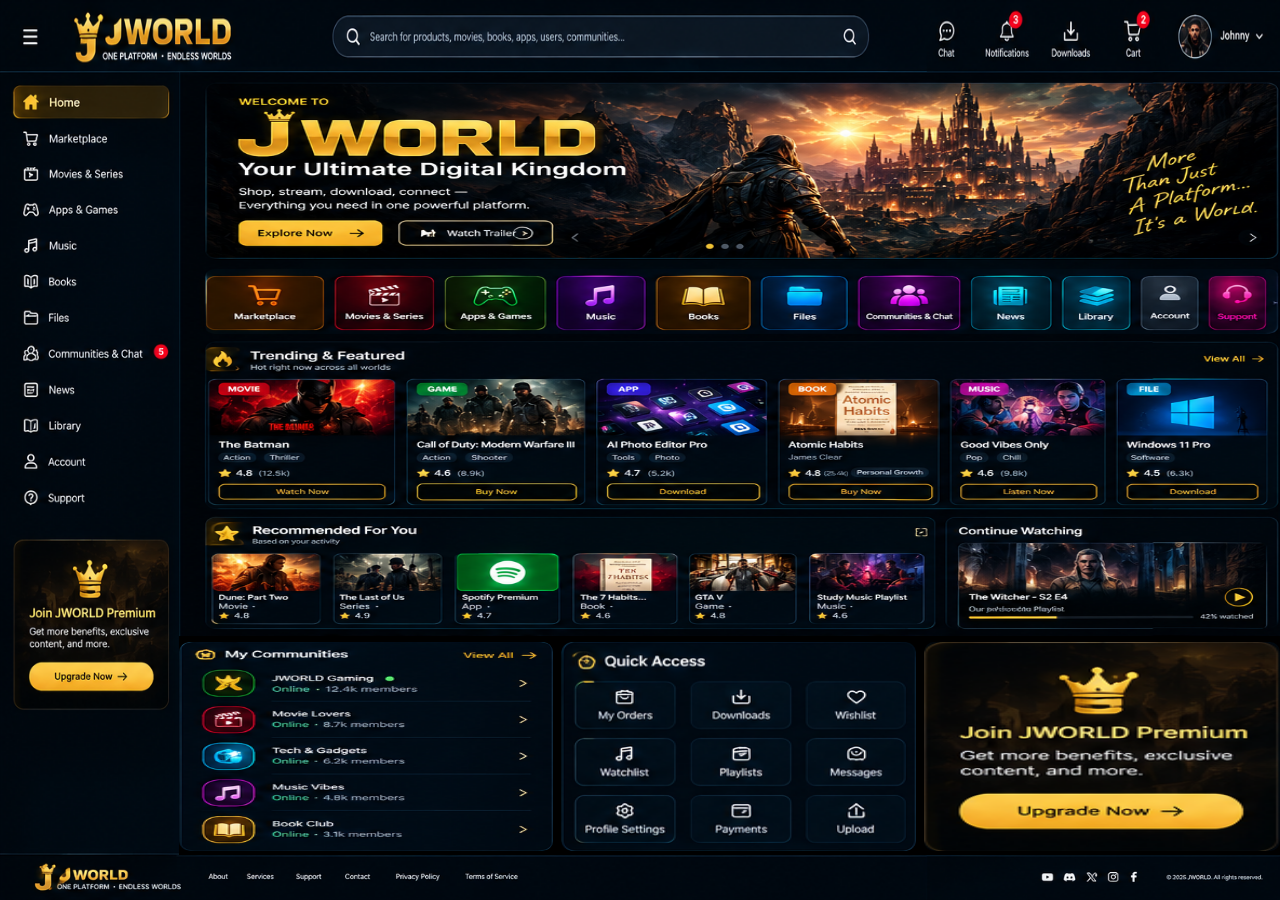
==== index.html @ b671d4a6 "Add files via upload" ====
<!doctype html>
<html lang="en">
<head>
<meta charset="utf-8">
<meta name="viewport" content="width=device-width,initial-scale=1,viewport-fit=cover">
<title>JWORLD</title>
<style>
:root{--bg:#02070c;--gold:#f4b915;--line:#123b57}
*{box-sizing:border-box}
html,body{margin:0;width:100%;height:100%;background:#000;color:#fff;font-family:Arial,Helvetica,sans-serif;overflow:hidden}
body{width:100vw;height:100vh;height:100dvh}
.page{width:100vw;height:100vh;height:100dvh;margin:0;background:#000;display:grid;grid-template-rows:8vh minmax(0,87vh) 5vh;overflow:hidden}
.header,.footer,.side,.mainimg,.panel{position:relative;line-height:0;overflow:hidden}
.header img,.footer img,.side img,.mainimg>img,.panel img{width:100%;height:100%;display:block;object-fit:fill}
.body{min-height:0;display:grid;grid-template-columns:14% minmax(0,86%);align-items:stretch;overflow:hidden}
.side{min-width:0}.main{min-width:0;min-height:0;background:#000;display:grid;grid-template-rows:minmax(0,72%) minmax(0,28%);overflow:hidden}
.mainimg{min-height:0}.bottom-grid{min-height:0;display:grid;grid-template-columns:1.05fr 1fr 1fr;gap:8px;padding:6px 0 4px;overflow:hidden}
.panel{min-width:0;min-height:0}.panel img{border-radius:10px}
.hot{position:absolute;z-index:5;background:transparent;border:0;padding:0;margin:0;cursor:pointer;border-radius:6px;touch-action:manipulation}
.hot:focus-visible{outline:2px solid #ffd21a;outline-offset:2px}
/* header */
.h-menu{left:0%;top:0%;width:8%;height:100%;z-index:20}.h-search{left:25.8%;top:5%;width:42%;height:70%}.h-chat{left:72.5%;top:5%;width:4%;height:80%}.h-notify{left:77.8%;top:5%;width:4%;height:80%}.h-download{left:82.8%;top:5%;width:4%;height:80%}.h-cart{left:87.8%;top:5%;width:4%;height:80%}.h-profile{left:92%;top:2%;width:7%;height:90%}
/* sidebar */
.s-home{left:2%;top:1.2%;width:95%;height:4.4%}.s-market{left:2%;top:6%;width:95%;height:4.4%}.s-movies{left:2%;top:10.6%;width:95%;height:4.4%}.s-apps{left:2%;top:15.2%;width:95%;height:4.4%}.s-music{left:2%;top:19.8%;width:95%;height:4.4%}.s-books{left:2%;top:24.4%;width:95%;height:4.4%}.s-files{left:2%;top:29%;width:95%;height:4.4%}.s-community{left:2%;top:33.7%;width:95%;height:4.4%}.s-news{left:2%;top:38.3%;width:95%;height:4.4%}.s-library{left:2%;top:42.9%;width:95%;height:4.4%}.s-account{left:2%;top:47.5%;width:95%;height:4.4%}.s-support{left:2%;top:52.1%;width:95%;height:4.4%}.s-premium{left:5%;top:59.5%;width:90%;height:22%}
/* main */
.m-hero{left:2%;top:1.5%;width:96%;height:31%}.m-cat1{left:2%;top:35%;width:10%;height:9%}.m-cat2{left:13.7%;top:35%;width:10%;height:9%}.m-cat3{left:25.2%;top:35%;width:10%;height:9%}.m-cat4{left:36.7%;top:35%;width:10%;height:9%}.m-cat5{left:48.2%;top:35%;width:10%;height:9%}.m-cat6{left:59.6%;top:35%;width:10%;height:9%}.m-cat7{left:71%;top:35%;width:10%;height:9%}.m-cat8{left:82.3%;top:35%;width:6%;height:9%}.m-cat9{left:88.8%;top:35%;width:5.5%;height:9%}.m-feature1{left:2%;top:52%;width:16%;height:20%}.m-feature2{left:20%;top:52%;width:16%;height:20%}.m-feature3{left:38%;top:52%;width:16%;height:20%}.m-feature4{left:56%;top:52%;width:16%;height:20%}.m-feature5{left:74%;top:52%;width:10%;height:20%}.m-feature6{left:85%;top:52%;width:10%;height:20%}.m-reco{left:2%;top:79%;width:66%;height:19%}.m-watch{left:70%;top:79%;width:28%;height:19%}
.p-community{left:2%;top:2%;width:96%;height:96%}.p-quick{left:2%;top:2%;width:96%;height:96%}.p-premium{left:2%;top:2%;width:96%;height:96%}
.footer-hot{left:15%;top:10%;width:45%;height:80%}
@media(max-width:900px){
  .page{grid-template-rows:7vh minmax(0,89vh) 4vh}
  .body{grid-template-columns:1fr}
  .side{display:none}
  .main{grid-template-rows:minmax(0,70%) minmax(0,30%)}
  .bottom-grid{gap:6px;padding:5px 1% 3px;grid-template-columns:1fr 1fr 1fr}
  .panel:last-child{grid-column:auto}
}
@media(max-width:600px){
  .page{grid-template-rows:7vh minmax(0,90vh) 3vh}
  .main{grid-template-rows:minmax(0,70%) minmax(0,30%)}
  .bottom-grid{grid-template-columns:1fr 1fr 1fr;gap:4px;padding:4px 1% 2px}
  .panel img{border-radius:7px}
  .header img{object-fit:fill}
  .footer img{object-fit:fill}
}
.menu-drawer{position:fixed;inset:0;z-index:100;display:none;background:rgba(0,0,0,.72)}
.menu-drawer.open{display:block}
.menu-card{position:absolute;left:0;top:0;height:100%;width:min(320px,82vw);background:#06111a;border-right:1px solid #d9a900;box-shadow:8px 0 30px rgba(0,0,0,.55);padding:18px 14px;overflow:auto}
.menu-card h2{margin:8px 8px 18px;color:#f4b915;font-size:24px}
.menu-card button{width:100%;margin:4px 0;padding:13px 12px;text-align:left;border:1px solid #17405d;border-radius:8px;background:#0a1b27;color:#fff;font-size:15px}
.menu-card button:hover,.menu-card button:active{border-color:#f4b915;background:#122637}
.menu-close{position:absolute;right:10px;top:10px;width:38px!important;height:38px;padding:0!important;text-align:center!important;font-size:20px!important}
.section-modal{position:fixed;inset:0;z-index:110;display:none;align-items:center;justify-content:center;background:rgba(0,0,0,.78);padding:20px}
.section-modal.open{display:flex}.section-box{width:min(520px,94vw);max-height:80vh;overflow:auto;background:#07131d;border:1px solid #d8a800;border-radius:14px;padding:24px;box-shadow:0 15px 50px rgba(0,0,0,.7)}
.section-box h2{margin:0 0 10px;color:#f4b915}.section-box p{color:#cbd5dc;line-height:1.5}.section-box button{border:1px solid #d8a800;background:#f4b915;color:#111;border-radius:8px;padding:10px 18px;font-weight:700}

.marketplace-view{position:fixed;inset:0;z-index:200;background:#02070c;color:#fff;display:none;flex-direction:column;overflow:hidden}
.marketplace-view.open{display:flex}
.market-head{height:72px;flex:0 0 72px;border-bottom:1px solid #123b57;background:#06111a;display:flex;align-items:center;gap:18px;padding:0 20px}
.market-brand{font-size:20px;color:#f4b915;display:flex;align-items:center;gap:9px;min-width:240px}.market-brand span{font-size:30px}.market-brand b{color:#fff}
.market-back,.market-cart{border:1px solid #1a4d6c;background:#0a1b27;color:#fff;border-radius:9px;padding:10px 15px;font-weight:700;cursor:pointer}.market-back{margin-left:auto}.market-cart{border-color:#d8a800}.market-cart b{color:#f4b915;margin-left:5px}
.market-toolbar{display:flex;gap:10px;padding:14px 20px;border-bottom:1px solid #0d2b40;background:#04101a}.market-toolbar input{flex:1;min-width:100px;background:#081b29;border:1px solid #1b5576;color:#fff;border-radius:10px;padding:12px 14px;outline:none}.market-toolbar input:focus{border-color:#f4b915}.market-toolbar select{background:#081b29;border:1px solid #1b5576;color:#fff;border-radius:10px;padding:0 12px}
.market-body{overflow:auto;padding:18px 20px 30px;min-height:0}.market-title{display:flex;justify-content:space-between;align-items:end}.market-title h1{margin:0;color:#f4b915;font-size:30px}.market-title p{margin:6px 0 0;color:#9db0bd}.market-title span{color:#8fa6b5}
.market-cats{display:flex;gap:8px;overflow:auto;padding:18px 0 14px}.market-cats button{white-space:nowrap;border:1px solid #17405d;background:#081b29;color:#cbd5dc;border-radius:20px;padding:9px 14px;cursor:pointer}.market-cats button.active,.market-cats button:hover{border-color:#f4b915;color:#111;background:#f4b915}
.product-grid{display:grid;grid-template-columns:repeat(4,minmax(0,1fr));gap:14px}.product-card{background:#07131d;border:1px solid #123b57;border-radius:13px;overflow:hidden;display:flex;flex-direction:column;min-height:280px}.product-art{height:125px;display:flex;align-items:center;justify-content:center;font-size:52px;background:linear-gradient(135deg,#10283a,#09131d)}.product-card:nth-child(3n) .product-art{background:linear-gradient(135deg,#24124a,#09131d)}.product-card:nth-child(4n) .product-art{background:linear-gradient(135deg,#38210b,#09131d)}.product-info{padding:12px;display:flex;flex-direction:column;gap:6px;flex:1}.tag{font-size:11px;color:#f4b915;text-transform:uppercase;letter-spacing:.5px}.product-info h3{font-size:16px;margin:0}.product-info p{font-size:12px;color:#9db0bd;margin:0;min-height:30px}.rating{font-size:12px;color:#ffd21a}.price{font-size:17px;font-weight:800;color:#fff;margin-top:auto}.product-actions{display:flex;gap:7px;margin-top:7px}.product-actions button{flex:1;padding:9px;border-radius:8px;cursor:pointer;font-weight:700}.add{border:1px solid #f4b915;background:#f4b915;color:#111}.buy{border:1px solid #1a5b7f;background:#0b2231;color:#fff}
.market-cart-panel{position:absolute;inset:0;background:rgba(0,0,0,.65);display:none;align-items:center;justify-content:flex-end;padding:0}.market-cart-panel.open{display:flex}.cart-box{height:100%;width:min(430px,92vw);background:#06111a;border-left:1px solid #d8a800;padding:24px;overflow:auto;box-shadow:-15px 0 40px rgba(0,0,0,.5)}.cart-box>button:first-child{float:right;width:36px;height:36px;border-radius:50%;border:1px solid #17405d;background:#0a1b27;color:#fff;font-size:22px}.cart-box h2{color:#f4b915;margin-top:5px}.cart-line{display:flex;justify-content:space-between;gap:12px;border-bottom:1px solid #123b57;padding:13px 0}.cart-line small{color:#9db0bd;display:block}.cart-remove{background:none;border:0;color:#ff6b6b;cursor:pointer}.cart-total{font-size:20px;font-weight:800;margin:22px 0;color:#fff}.checkout{width:100%;padding:13px;border:1px solid #f4b915;background:#f4b915;color:#111;border-radius:9px;font-weight:800;cursor:pointer}
@media(max-width:900px){.market-head{height:62px;flex-basis:62px;padding:0 10px;gap:8px}.market-brand{min-width:0;font-size:15px}.market-brand span{font-size:22px}.market-back{margin-left:auto}.market-toolbar{padding:9px 10px;flex-wrap:wrap}.market-toolbar input{flex-basis:100%}.market-toolbar select{height:38px;flex:1}.market-body{padding:13px 10px 24px}.product-grid{grid-template-columns:repeat(2,minmax(0,1fr));gap:9px}.product-card{min-height:250px}.product-art{height:95px;font-size:40px}.market-title h1{font-size:24px}.market-title p{font-size:12px}}
@media(max-width:430px){.product-grid{grid-template-columns:repeat(2,minmax(0,1fr))}.product-info{padding:9px}.product-info h3{font-size:14px}.product-info p{font-size:11px}.product-actions button{padding:8px 4px;font-size:11px}.market-cart{padding:9px}.market-back{padding:9px}.market-brand b{display:none}}
</style>
</head>
<body>
<div class="menu-drawer" id="menuDrawer"><div class="menu-card"><button class="menu-close" id="menuClose" aria-label="Close menu">×</button><h2>JWORLD</h2><button data-menu="Home">⌂ Home</button><button data-menu="Marketplace">🛒 Marketplace</button><button data-menu="Movies & Series">🎬 Movies & Series</button><button data-menu="Apps & Games">🎮 Apps & Games</button><button data-menu="Music">♫ Music</button><button data-menu="Books">▣ Books</button><button data-menu="Files">▰ Files</button><button data-menu="Communities & Chat">👥 Communities & Chat</button><button data-menu="News">▤ News</button><button data-menu="Library">▱ Library</button><button data-menu="Account">♙ Account</button><button data-menu="Support">? Support</button><button data-menu="JWORLD Premium">♛ JWORLD Premium</button></div></div>
<div class="section-modal" id="sectionModal"><div class="section-box"><h2 id="sectionTitle">JWORLD</h2><p id="sectionText"></p><button id="sectionClose">Close</button></div></div>
<div class="marketplace-view" id="marketplaceView" aria-hidden="true">
  <header class="market-head">
    <div class="market-brand"><span>♛</span><b>JWORLD Marketplace</b></div>
    <button class="market-back" id="marketBack">← Home</button>
    <button class="market-cart" id="marketCart">🛒 Cart <b id="cartCount">0</b></button>
  </header>
  <div class="market-toolbar">
    <input id="marketSearch" type="search" placeholder="Search products, books, apps, files..." autocomplete="off">
    <select id="marketCategory"><option value="all">All categories</option><option>Books</option><option>Apps</option><option>Games</option><option>Files</option><option>Music</option><option>Movies</option></select>
    <select id="marketSort"><option value="featured">Featured</option><option value="low">Price: Low to High</option><option value="high">Price: High to Low</option><option value="rating">Top Rated</option></select>
  </div>
  <div class="market-body">
    <div class="market-title"><div><h1>Marketplace</h1><p>Shop digital products, books, apps, games, music and more.</p></div><span id="resultCount"></span></div>
    <div class="market-cats"><button data-cat="all" class="active">All</button><button data-cat="Books">Books</button><button data-cat="Apps">Apps</button><button data-cat="Games">Games</button><button data-cat="Files">Files</button><button data-cat="Music">Music</button><button data-cat="Movies">Movies</button></div>
    <div class="product-grid" id="productGrid"></div>
  </div>
  <div class="market-cart-panel" id="marketCartPanel" aria-hidden="true">
    <div class="cart-box"><button id="cartClose">×</button><h2>Your Cart</h2><div id="cartItems"></div><div class="cart-total" id="cartTotal"></div><button class="checkout" id="checkoutBtn">Proceed to Checkout →</button></div>
  </div>
</div>

<div class="page">
  <div class="header">
    <img src="assets/header.png" alt="JWORLD header">
    <button class="hot h-menu" data-action="menu" aria-label="Open menu"></button><button class="hot h-search" data-section="Search" aria-label="Search"></button><button class="hot h-chat" data-section="Chat" aria-label="Chat"></button><button class="hot h-notify" data-section="Notifications" aria-label="Notifications"></button><button class="hot h-download" data-section="Downloads" aria-label="Downloads"></button><button class="hot h-cart" data-section="Cart" aria-label="Cart"></button><button class="hot h-profile" data-section="Account" aria-label="Account"></button>
  </div>
  <div class="body">
    <aside class="side">
      <img src="assets/sidebar.png" alt="JWORLD navigation">
      <button class="hot s-home" data-section="Home"></button><button class="hot s-market" data-section="Marketplace"></button><button class="hot s-movies" data-section="Movies & Series"></button><button class="hot s-apps" data-section="Apps & Games"></button><button class="hot s-music" data-section="Music"></button><button class="hot s-books" data-section="Books"></button><button class="hot s-files" data-section="Files"></button><button class="hot s-community" data-section="Communities & Chat"></button><button class="hot s-news" data-section="News"></button><button class="hot s-library" data-section="Library"></button><button class="hot s-account" data-section="Account"></button><button class="hot s-support" data-section="Support"></button><button class="hot s-premium" data-section="JWORLD Premium"></button>
    </aside>
    <main class="main">
      <div class="mainimg">
        <img src="assets/main.png" alt="JWORLD main dashboard">
        <button class="hot m-hero" data-section="Explore"></button>
        <button class="hot m-cat1" data-section="Marketplace"></button><button class="hot m-cat2" data-section="Movies & Series"></button><button class="hot m-cat3" data-section="Apps & Games"></button><button class="hot m-cat4" data-section="Music"></button><button class="hot m-cat5" data-section="Books"></button><button class="hot m-cat6" data-section="Files"></button><button class="hot m-cat7" data-section="Communities & Chat"></button><button class="hot m-cat8" data-section="News"></button><button class="hot m-cat9" data-section="Library"></button>
        <button class="hot m-feature1" data-section="Movies & Series"></button><button class="hot m-feature2" data-section="Apps & Games"></button><button class="hot m-feature3" data-section="Apps & Games"></button><button class="hot m-feature4" data-section="Books"></button><button class="hot m-feature5" data-section="Music"></button><button class="hot m-feature6" data-section="Files"></button>
        <button class="hot m-reco" data-section="Recommended For You"></button><button class="hot m-watch" data-section="Continue Watching"></button>
      </div>
      <div class="bottom-grid">
        <div class="panel"><img src="assets/communities.png" alt="My Communities"><button class="hot p-community" data-section="My Communities" aria-label="My Communities"></button></div>
        <div class="panel"><img src="assets/quick-access.png" alt="Quick Access"><button class="hot p-quick" data-section="Quick Access" aria-label="Quick Access"></button></div>
        <div class="panel"><img src="assets/premium.png" alt="JWORLD Premium"><button class="hot p-premium" data-section="JWORLD Premium" aria-label="JWORLD Premium"></button></div>
      </div>
    </main>
  </div>
  <div class="footer"><img src="assets/footer.png" alt="JWORLD footer"></div>
</div>
<script>
const drawer=document.getElementById('menuDrawer');
const modal=document.getElementById('sectionModal');
const titleEl=document.getElementById('sectionTitle');
const textEl=document.getElementById('sectionText');
function openSection(section){
  if(section==='Home'){location.hash=''; modal.classList.remove('open'); marketplaceView.classList.remove('open'); marketplaceView.setAttribute('aria-hidden','true'); return;}
  if(section==='Marketplace'){modal.classList.remove('open'); marketplaceView.classList.add('open'); marketplaceView.setAttribute('aria-hidden','false'); location.hash='Marketplace'; renderProducts(); return;}
  location.hash=encodeURIComponent(section);
  titleEl.textContent=section;
  textEl.textContent=section+' is ready to open in JWORLD. This clickable home-screen control is now connected.';
  modal.classList.add('open');
}
document.querySelectorAll('.hot').forEach(b=>b.addEventListener('click',()=>{
  if(b.dataset.action==='menu'){drawer.classList.add('open'); return;}
  openSection(b.dataset.section||'Home');
}));
document.querySelectorAll('[data-menu]').forEach(b=>b.addEventListener('click',()=>{drawer.classList.remove('open');openSection(b.dataset.menu);}));
document.getElementById('menuClose').addEventListener('click',()=>drawer.classList.remove('open'));
drawer.addEventListener('click',e=>{if(e.target===drawer)drawer.classList.remove('open')});
document.getElementById('sectionClose').addEventListener('click',()=>modal.classList.remove('open'));
modal.addEventListener('click',e=>{if(e.target===modal)modal.classList.remove('open')});


const marketplaceView=document.getElementById('marketplaceView');
const productGrid=document.getElementById('productGrid');
const marketSearch=document.getElementById('marketSearch');
const marketCategory=document.getElementById('marketCategory');
const marketSort=document.getElementById('marketSort');
const resultCount=document.getElementById('resultCount');
const cartCount=document.getElementById('cartCount');
const cartPanel=document.getElementById('marketCartPanel');
const cartItems=document.getElementById('cartItems');
const cartTotal=document.getElementById('cartTotal');
const products=[
 {id:1,name:'Atomic Habits',cat:'Books',price:10000,rating:4.8,icon:'📚',desc:'Practical personal-growth book.'},
 {id:2,name:'AI Photo Editor Pro',cat:'Apps',price:4500,rating:4.7,icon:'📱',desc:'Powerful photo editing tools.'},
 {id:3,name:'Windows 11 Pro',cat:'Files',price:8500,rating:4.5,icon:'🪟',desc:'Digital software license.'},
 {id:4,name:'Good Vibes Only',cat:'Music',price:2500,rating:4.6,icon:'🎵',desc:'Chill music collection.'},
 {id:5,name:'Modern Warfare III',cat:'Games',price:12000,rating:4.6,icon:'🎮',desc:'Action shooter experience.'},
 {id:6,name:'The Batman',cat:'Movies',price:3000,rating:4.8,icon:'🎬',desc:'Action thriller movie.'},
 {id:7,name:'The 7 Habits',cat:'Books',price:9000,rating:4.6,icon:'📖',desc:'Classic personal development.'},
 {id:8,name:'Study Music Playlist',cat:'Music',price:1800,rating:4.6,icon:'🎧',desc:'Focus and study playlist.'}
];
let cart=[];
function naira(n){return '₦'+n.toLocaleString('en-NG')}
function renderProducts(){
 let q=marketSearch.value.trim().toLowerCase(), cat=marketCategory.value;
 let list=products.filter(p=>(!q||(p.name+' '+p.cat+' '+p.desc).toLowerCase().includes(q))&&(cat==='all'||p.cat===cat));
 if(marketSort.value==='low')list.sort((a,b)=>a.price-b.price); if(marketSort.value==='high')list.sort((a,b)=>b.price-a.price); if(marketSort.value==='rating')list.sort((a,b)=>b.rating-a.rating);
 resultCount.textContent=list.length+' products';
 productGrid.innerHTML=list.map(p=>`<article class="product-card"><div class="product-art">${p.icon}</div><div class="product-info"><span class="tag">${p.cat}</span><h3>${p.name}</h3><p>${p.desc}</p><div class="rating">★ ${p.rating}</div><div class="price">${naira(p.price)}</div><div class="product-actions"><button class="add" data-add="${p.id}">Add to Cart</button><button class="buy" data-buy="${p.id}">Buy Now</button></div></div></article>`).join('')||'<p>No products found.</p>';
}
function updateCart(){
 cartCount.textContent=cart.length;
 cartItems.innerHTML=cart.length?cart.map((p,i)=>`<div class="cart-line"><div><b>${p.name}</b><small>${p.cat} · ${naira(p.price)}</small></div><button class="cart-remove" data-remove="${i}">Remove</button></div>`).join(''):'<p style="color:#9db0bd">Your cart is empty.</p>';
 cartTotal.textContent='Total: '+naira(cart.reduce((s,p)=>s+p.price,0));
}
productGrid.addEventListener('click',e=>{const add=e.target.closest('[data-add]'),buy=e.target.closest('[data-buy]');const id=Number((add||buy)?.dataset[(add?'add':'buy')]);if(!id)return;const p=products.find(x=>x.id===id);if(buy){cart.push(p);updateCart();cartPanel.classList.add('open');}else{cart.push(p);updateCart();}});
cartItems.addEventListener('click',e=>{const b=e.target.closest('[data-remove]');if(b){cart.splice(Number(b.dataset.remove),1);updateCart();}});
document.getElementById('marketCart').addEventListener('click',()=>{updateCart();cartPanel.classList.add('open')});
document.getElementById('cartClose').addEventListener('click',()=>cartPanel.classList.remove('open'));
document.getElementById('marketBack').addEventListener('click',()=>openSection('Home'));
marketSearch.addEventListener('input',renderProducts);marketCategory.addEventListener('change',renderProducts);marketSort.addEventListener('change',renderProducts);
document.querySelectorAll('.market-cats button').forEach(b=>b.addEventListener('click',()=>{document.querySelectorAll('.market-cats button').forEach(x=>x.classList.remove('active'));b.classList.add('active');marketCategory.value=b.dataset.cat;renderProducts()}));
document.getElementById('checkoutBtn').addEventListener('click',()=>{if(!cart.length){alert('Your cart is empty.');return}alert('Checkout is ready to connect to your payment provider.');});
</script>
</body>
</html>
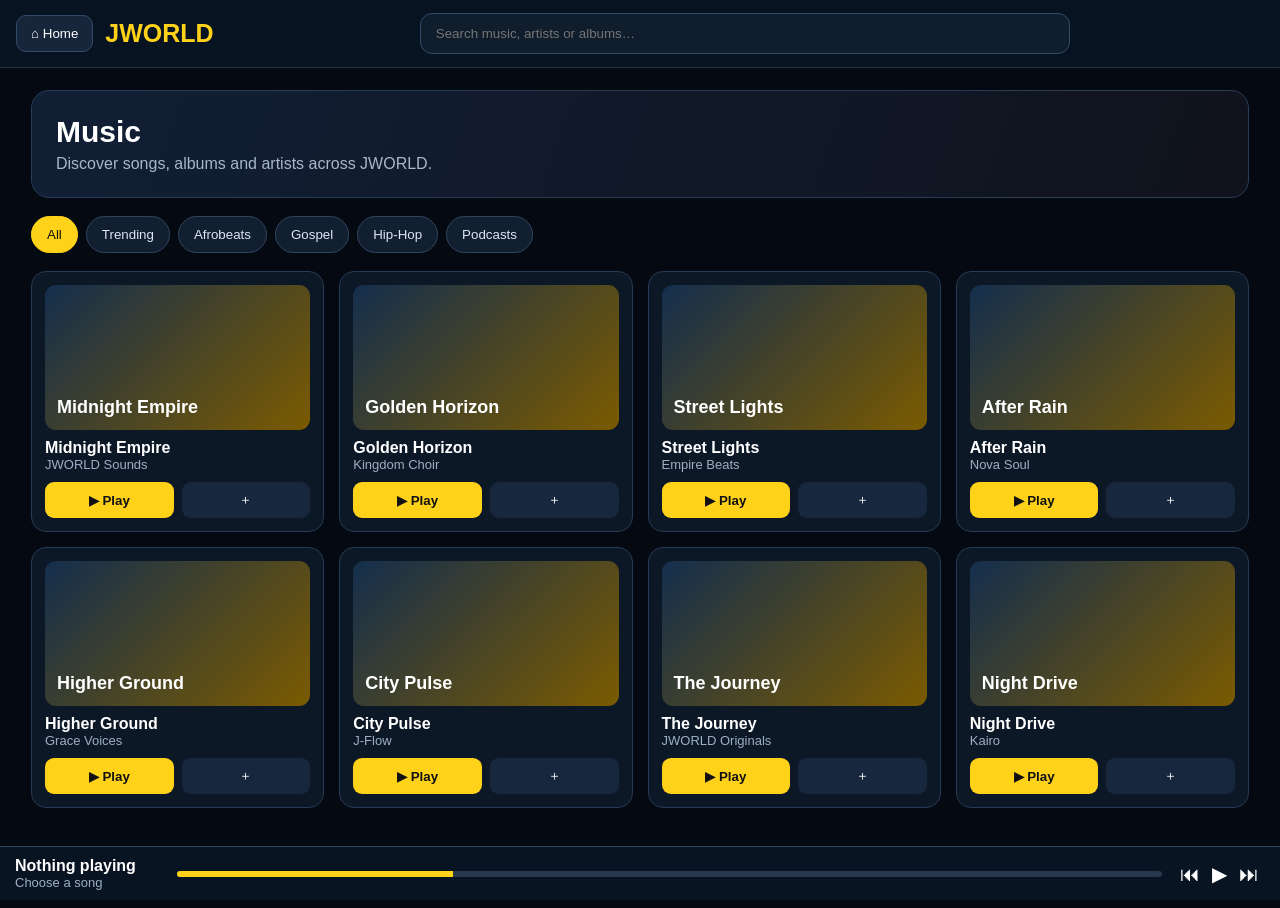
==== commit 589444a7: "Add files via upload" ====
--- a/index.html
+++ b/index.html
@@ -1,189 +1,56 @@
-<!doctype html>
+<!DOCTYPE html>
 <html lang="en">
 <head>
-<meta charset="utf-8">
+<meta charset="UTF-8">
 <meta name="viewport" content="width=device-width,initial-scale=1,viewport-fit=cover">
-<title>JWORLD</title>
+<title>JWORLD Music</title>
 <style>
-:root{--bg:#02070c;--gold:#f4b915;--line:#123b57}
-*{box-sizing:border-box}
-html,body{margin:0;width:100%;height:100%;background:#000;color:#fff;font-family:Arial,Helvetica,sans-serif;overflow:hidden}
-body{width:100vw;height:100vh;height:100dvh}
-.page{width:100vw;height:100vh;height:100dvh;margin:0;background:#000;display:grid;grid-template-rows:8vh minmax(0,87vh) 5vh;overflow:hidden}
-.header,.footer,.side,.mainimg,.panel{position:relative;line-height:0;overflow:hidden}
-.header img,.footer img,.side img,.mainimg>img,.panel img{width:100%;height:100%;display:block;object-fit:fill}
-.body{min-height:0;display:grid;grid-template-columns:14% minmax(0,86%);align-items:stretch;overflow:hidden}
-.side{min-width:0}.main{min-width:0;min-height:0;background:#000;display:grid;grid-template-rows:minmax(0,72%) minmax(0,28%);overflow:hidden}
-.mainimg{min-height:0}.bottom-grid{min-height:0;display:grid;grid-template-columns:1.05fr 1fr 1fr;gap:8px;padding:6px 0 4px;overflow:hidden}
-.panel{min-width:0;min-height:0}.panel img{border-radius:10px}
-.hot{position:absolute;z-index:5;background:transparent;border:0;padding:0;margin:0;cursor:pointer;border-radius:6px;touch-action:manipulation}
-.hot:focus-visible{outline:2px solid #ffd21a;outline-offset:2px}
-/* header */
-.h-menu{left:0%;top:0%;width:8%;height:100%;z-index:20}.h-search{left:25.8%;top:5%;width:42%;height:70%}.h-chat{left:72.5%;top:5%;width:4%;height:80%}.h-notify{left:77.8%;top:5%;width:4%;height:80%}.h-download{left:82.8%;top:5%;width:4%;height:80%}.h-cart{left:87.8%;top:5%;width:4%;height:80%}.h-profile{left:92%;top:2%;width:7%;height:90%}
-/* sidebar */
-.s-home{left:2%;top:1.2%;width:95%;height:4.4%}.s-market{left:2%;top:6%;width:95%;height:4.4%}.s-movies{left:2%;top:10.6%;width:95%;height:4.4%}.s-apps{left:2%;top:15.2%;width:95%;height:4.4%}.s-music{left:2%;top:19.8%;width:95%;height:4.4%}.s-books{left:2%;top:24.4%;width:95%;height:4.4%}.s-files{left:2%;top:29%;width:95%;height:4.4%}.s-community{left:2%;top:33.7%;width:95%;height:4.4%}.s-news{left:2%;top:38.3%;width:95%;height:4.4%}.s-library{left:2%;top:42.9%;width:95%;height:4.4%}.s-account{left:2%;top:47.5%;width:95%;height:4.4%}.s-support{left:2%;top:52.1%;width:95%;height:4.4%}.s-premium{left:5%;top:59.5%;width:90%;height:22%}
-/* main */
-.m-hero{left:2%;top:1.5%;width:96%;height:31%}.m-cat1{left:2%;top:35%;width:10%;height:9%}.m-cat2{left:13.7%;top:35%;width:10%;height:9%}.m-cat3{left:25.2%;top:35%;width:10%;height:9%}.m-cat4{left:36.7%;top:35%;width:10%;height:9%}.m-cat5{left:48.2%;top:35%;width:10%;height:9%}.m-cat6{left:59.6%;top:35%;width:10%;height:9%}.m-cat7{left:71%;top:35%;width:10%;height:9%}.m-cat8{left:82.3%;top:35%;width:6%;height:9%}.m-cat9{left:88.8%;top:35%;width:5.5%;height:9%}.m-feature1{left:2%;top:52%;width:16%;height:20%}.m-feature2{left:20%;top:52%;width:16%;height:20%}.m-feature3{left:38%;top:52%;width:16%;height:20%}.m-feature4{left:56%;top:52%;width:16%;height:20%}.m-feature5{left:74%;top:52%;width:10%;height:20%}.m-feature6{left:85%;top:52%;width:10%;height:20%}.m-reco{left:2%;top:79%;width:66%;height:19%}.m-watch{left:70%;top:79%;width:28%;height:19%}
-.p-community{left:2%;top:2%;width:96%;height:96%}.p-quick{left:2%;top:2%;width:96%;height:96%}.p-premium{left:2%;top:2%;width:96%;height:96%}
-.footer-hot{left:15%;top:10%;width:45%;height:80%}
-@media(max-width:900px){
-  .page{grid-template-rows:7vh minmax(0,89vh) 4vh}
-  .body{grid-template-columns:1fr}
-  .side{display:none}
-  .main{grid-template-rows:minmax(0,70%) minmax(0,30%)}
-  .bottom-grid{gap:6px;padding:5px 1% 3px;grid-template-columns:1fr 1fr 1fr}
-  .panel:last-child{grid-column:auto}
-}
-@media(max-width:600px){
-  .page{grid-template-rows:7vh minmax(0,90vh) 3vh}
-  .main{grid-template-rows:minmax(0,70%) minmax(0,30%)}
-  .bottom-grid{grid-template-columns:1fr 1fr 1fr;gap:4px;padding:4px 1% 2px}
-  .panel img{border-radius:7px}
-  .header img{object-fit:fill}
-  .footer img{object-fit:fill}
-}
-.menu-drawer{position:fixed;inset:0;z-index:100;display:none;background:rgba(0,0,0,.72)}
-.menu-drawer.open{display:block}
-.menu-card{position:absolute;left:0;top:0;height:100%;width:min(320px,82vw);background:#06111a;border-right:1px solid #d9a900;box-shadow:8px 0 30px rgba(0,0,0,.55);padding:18px 14px;overflow:auto}
-.menu-card h2{margin:8px 8px 18px;color:#f4b915;font-size:24px}
-.menu-card button{width:100%;margin:4px 0;padding:13px 12px;text-align:left;border:1px solid #17405d;border-radius:8px;background:#0a1b27;color:#fff;font-size:15px}
-.menu-card button:hover,.menu-card button:active{border-color:#f4b915;background:#122637}
-.menu-close{position:absolute;right:10px;top:10px;width:38px!important;height:38px;padding:0!important;text-align:center!important;font-size:20px!important}
-.section-modal{position:fixed;inset:0;z-index:110;display:none;align-items:center;justify-content:center;background:rgba(0,0,0,.78);padding:20px}
-.section-modal.open{display:flex}.section-box{width:min(520px,94vw);max-height:80vh;overflow:auto;background:#07131d;border:1px solid #d8a800;border-radius:14px;padding:24px;box-shadow:0 15px 50px rgba(0,0,0,.7)}
-.section-box h2{margin:0 0 10px;color:#f4b915}.section-box p{color:#cbd5dc;line-height:1.5}.section-box button{border:1px solid #d8a800;background:#f4b915;color:#111;border-radius:8px;padding:10px 18px;font-weight:700}
-
-.marketplace-view{position:fixed;inset:0;z-index:200;background:#02070c;color:#fff;display:none;flex-direction:column;overflow:hidden}
-.marketplace-view.open{display:flex}
-.market-head{height:72px;flex:0 0 72px;border-bottom:1px solid #123b57;background:#06111a;display:flex;align-items:center;gap:18px;padding:0 20px}
-.market-brand{font-size:20px;color:#f4b915;display:flex;align-items:center;gap:9px;min-width:240px}.market-brand span{font-size:30px}.market-brand b{color:#fff}
-.market-back,.market-cart{border:1px solid #1a4d6c;background:#0a1b27;color:#fff;border-radius:9px;padding:10px 15px;font-weight:700;cursor:pointer}.market-back{margin-left:auto}.market-cart{border-color:#d8a800}.market-cart b{color:#f4b915;margin-left:5px}
-.market-toolbar{display:flex;gap:10px;padding:14px 20px;border-bottom:1px solid #0d2b40;background:#04101a}.market-toolbar input{flex:1;min-width:100px;background:#081b29;border:1px solid #1b5576;color:#fff;border-radius:10px;padding:12px 14px;outline:none}.market-toolbar input:focus{border-color:#f4b915}.market-toolbar select{background:#081b29;border:1px solid #1b5576;color:#fff;border-radius:10px;padding:0 12px}
-.market-body{overflow:auto;padding:18px 20px 30px;min-height:0}.market-title{display:flex;justify-content:space-between;align-items:end}.market-title h1{margin:0;color:#f4b915;font-size:30px}.market-title p{margin:6px 0 0;color:#9db0bd}.market-title span{color:#8fa6b5}
-.market-cats{display:flex;gap:8px;overflow:auto;padding:18px 0 14px}.market-cats button{white-space:nowrap;border:1px solid #17405d;background:#081b29;color:#cbd5dc;border-radius:20px;padding:9px 14px;cursor:pointer}.market-cats button.active,.market-cats button:hover{border-color:#f4b915;color:#111;background:#f4b915}
-.product-grid{display:grid;grid-template-columns:repeat(4,minmax(0,1fr));gap:14px}.product-card{background:#07131d;border:1px solid #123b57;border-radius:13px;overflow:hidden;display:flex;flex-direction:column;min-height:280px}.product-art{height:125px;display:flex;align-items:center;justify-content:center;font-size:52px;background:linear-gradient(135deg,#10283a,#09131d)}.product-card:nth-child(3n) .product-art{background:linear-gradient(135deg,#24124a,#09131d)}.product-card:nth-child(4n) .product-art{background:linear-gradient(135deg,#38210b,#09131d)}.product-info{padding:12px;display:flex;flex-direction:column;gap:6px;flex:1}.tag{font-size:11px;color:#f4b915;text-transform:uppercase;letter-spacing:.5px}.product-info h3{font-size:16px;margin:0}.product-info p{font-size:12px;color:#9db0bd;margin:0;min-height:30px}.rating{font-size:12px;color:#ffd21a}.price{font-size:17px;font-weight:800;color:#fff;margin-top:auto}.product-actions{display:flex;gap:7px;margin-top:7px}.product-actions button{flex:1;padding:9px;border-radius:8px;cursor:pointer;font-weight:700}.add{border:1px solid #f4b915;background:#f4b915;color:#111}.buy{border:1px solid #1a5b7f;background:#0b2231;color:#fff}
-.market-cart-panel{position:absolute;inset:0;background:rgba(0,0,0,.65);display:none;align-items:center;justify-content:flex-end;padding:0}.market-cart-panel.open{display:flex}.cart-box{height:100%;width:min(430px,92vw);background:#06111a;border-left:1px solid #d8a800;padding:24px;overflow:auto;box-shadow:-15px 0 40px rgba(0,0,0,.5)}.cart-box>button:first-child{float:right;width:36px;height:36px;border-radius:50%;border:1px solid #17405d;background:#0a1b27;color:#fff;font-size:22px}.cart-box h2{color:#f4b915;margin-top:5px}.cart-line{display:flex;justify-content:space-between;gap:12px;border-bottom:1px solid #123b57;padding:13px 0}.cart-line small{color:#9db0bd;display:block}.cart-remove{background:none;border:0;color:#ff6b6b;cursor:pointer}.cart-total{font-size:20px;font-weight:800;margin:22px 0;color:#fff}.checkout{width:100%;padding:13px;border:1px solid #f4b915;background:#f4b915;color:#111;border-radius:9px;font-weight:800;cursor:pointer}
-@media(max-width:900px){.market-head{height:62px;flex-basis:62px;padding:0 10px;gap:8px}.market-brand{min-width:0;font-size:15px}.market-brand span{font-size:22px}.market-back{margin-left:auto}.market-toolbar{padding:9px 10px;flex-wrap:wrap}.market-toolbar input{flex-basis:100%}.market-toolbar select{height:38px;flex:1}.market-body{padding:13px 10px 24px}.product-grid{grid-template-columns:repeat(2,minmax(0,1fr));gap:9px}.product-card{min-height:250px}.product-art{height:95px;font-size:40px}.market-title h1{font-size:24px}.market-title p{font-size:12px}}
-@media(max-width:430px){.product-grid{grid-template-columns:repeat(2,minmax(0,1fr))}.product-info{padding:9px}.product-info h3{font-size:14px}.product-info p{font-size:11px}.product-actions button{padding:8px 4px;font-size:11px}.market-cart{padding:9px}.market-back{padding:9px}.market-brand b{display:none}}
+*{box-sizing:border-box}body{margin:0;background:#050a12;color:#fff;font-family:Arial,sans-serif}
+header{height:68px;display:flex;align-items:center;gap:12px;padding:10px 16px;background:#081321;border-bottom:1px solid #24354b;position:sticky;top:0;z-index:5}
+.logo{font-size:25px;font-weight:900;color:#ffd21a}.home{background:#17263a;color:#fff;border:1px solid #334b68;border-radius:10px;padding:10px 14px;cursor:pointer}
+.search{flex:1;max-width:650px;margin:auto;background:#101d2d;border:1px solid #344c68;color:#fff;border-radius:12px;padding:12px 15px;outline:none}
+main{max-width:1250px;margin:auto;padding:22px 16px 100px}.hero{padding:24px;border-radius:18px;background:linear-gradient(110deg,#111f35,#10131d);border:1px solid #293c56}
+h1{margin:0 0 6px;font-size:30px}.muted{color:#a9b7c9}.tabs{display:flex;gap:8px;overflow:auto;margin:18px 0}.tab{white-space:nowrap;padding:10px 15px;border-radius:999px;background:#111f31;color:#dce7f3;border:1px solid #30445e;cursor:pointer}.tab.active{background:#ffd21a;color:#111;border-color:#ffd21a}
+.grid{display:grid;grid-template-columns:repeat(4,1fr);gap:15px}.card{background:#0d1827;border:1px solid #263b55;border-radius:15px;padding:13px}.cover{height:145px;border-radius:11px;background:linear-gradient(135deg,#142e4d,#7b5b00);display:flex;align-items:end;padding:12px;font-weight:800;font-size:18px}.meta{margin-top:9px}.artist{color:#9eafc3;font-size:13px}.row{display:flex;gap:8px;margin-top:10px}.btn{flex:1;border:0;border-radius:9px;padding:9px;cursor:pointer;background:#17283e;color:#fff}.play{background:#ffd21a;color:#111;font-weight:800}
+.player{position:fixed;bottom:0;left:0;right:0;background:#091422;border-top:1px solid #30465f;padding:10px 15px;display:flex;align-items:center;gap:12px;z-index:8}.now{min-width:150px}.bar{flex:1;height:6px;background:#26384d;border-radius:9px;overflow:hidden}.fill{height:100%;width:28%;background:#ffd21a}.controls button{background:none;border:0;color:#fff;font-size:20px;cursor:pointer}
+@media(max-width:850px){.grid{grid-template-columns:repeat(2,1fr)}header{height:62px}.logo{font-size:21px}.home{padding:9px}}
+@media(max-width:480px){.grid{grid-template-columns:1fr 1fr}.cover{height:120px}.now{min-width:105px}.search{max-width:none}}
 </style>
 </head>
 <body>
-<div class="menu-drawer" id="menuDrawer"><div class="menu-card"><button class="menu-close" id="menuClose" aria-label="Close menu">×</button><h2>JWORLD</h2><button data-menu="Home">⌂ Home</button><button data-menu="Marketplace">🛒 Marketplace</button><button data-menu="Movies & Series">🎬 Movies & Series</button><button data-menu="Apps & Games">🎮 Apps & Games</button><button data-menu="Music">♫ Music</button><button data-menu="Books">▣ Books</button><button data-menu="Files">▰ Files</button><button data-menu="Communities & Chat">👥 Communities & Chat</button><button data-menu="News">▤ News</button><button data-menu="Library">▱ Library</button><button data-menu="Account">♙ Account</button><button data-menu="Support">? Support</button><button data-menu="JWORLD Premium">♛ JWORLD Premium</button></div></div>
-<div class="section-modal" id="sectionModal"><div class="section-box"><h2 id="sectionTitle">JWORLD</h2><p id="sectionText"></p><button id="sectionClose">Close</button></div></div>
-<div class="marketplace-view" id="marketplaceView" aria-hidden="true">
-  <header class="market-head">
-    <div class="market-brand"><span>♛</span><b>JWORLD Marketplace</b></div>
-    <button class="market-back" id="marketBack">← Home</button>
-    <button class="market-cart" id="marketCart">🛒 Cart <b id="cartCount">0</b></button>
-  </header>
-  <div class="market-toolbar">
-    <input id="marketSearch" type="search" placeholder="Search products, books, apps, files..." autocomplete="off">
-    <select id="marketCategory"><option value="all">All categories</option><option>Books</option><option>Apps</option><option>Games</option><option>Files</option><option>Music</option><option>Movies</option></select>
-    <select id="marketSort"><option value="featured">Featured</option><option value="low">Price: Low to High</option><option value="high">Price: High to Low</option><option value="rating">Top Rated</option></select>
-  </div>
-  <div class="market-body">
-    <div class="market-title"><div><h1>Marketplace</h1><p>Shop digital products, books, apps, games, music and more.</p></div><span id="resultCount"></span></div>
-    <div class="market-cats"><button data-cat="all" class="active">All</button><button data-cat="Books">Books</button><button data-cat="Apps">Apps</button><button data-cat="Games">Games</button><button data-cat="Files">Files</button><button data-cat="Music">Music</button><button data-cat="Movies">Movies</button></div>
-    <div class="product-grid" id="productGrid"></div>
-  </div>
-  <div class="market-cart-panel" id="marketCartPanel" aria-hidden="true">
-    <div class="cart-box"><button id="cartClose">×</button><h2>Your Cart</h2><div id="cartItems"></div><div class="cart-total" id="cartTotal"></div><button class="checkout" id="checkoutBtn">Proceed to Checkout →</button></div>
-  </div>
+<header>
+  <button class="home" onclick="location.href='index.html'">⌂ Home</button>
+  <div class="logo">JWORLD</div>
+  <input id="search" class="search" placeholder="Search music, artists or albums…">
+</header>
+<main>
+<section class="hero">
+<h1>Music</h1><div class="muted">Discover songs, albums and artists across JWORLD.</div>
+</section>
+<div class="tabs" id="tabs">
+<button class="tab active" data-filter="all">All</button><button class="tab" data-filter="trending">Trending</button>
+<button class="tab" data-filter="afrobeats">Afrobeats</button><button class="tab" data-filter="gospel">Gospel</button>
+<button class="tab" data-filter="hiphop">Hip-Hop</button><button class="tab" data-filter="podcast">Podcasts</button>
 </div>
-
-<div class="page">
-  <div class="header">
-    <img src="assets/header.png" alt="JWORLD header">
-    <button class="hot h-menu" data-action="menu" aria-label="Open menu"></button><button class="hot h-search" data-section="Search" aria-label="Search"></button><button class="hot h-chat" data-section="Chat" aria-label="Chat"></button><button class="hot h-notify" data-section="Notifications" aria-label="Notifications"></button><button class="hot h-download" data-section="Downloads" aria-label="Downloads"></button><button class="hot h-cart" data-section="Cart" aria-label="Cart"></button><button class="hot h-profile" data-section="Account" aria-label="Account"></button>
-  </div>
-  <div class="body">
-    <aside class="side">
-      <img src="assets/sidebar.png" alt="JWORLD navigation">
-      <button class="hot s-home" data-section="Home"></button><button class="hot s-market" data-section="Marketplace"></button><button class="hot s-movies" data-section="Movies & Series"></button><button class="hot s-apps" data-section="Apps & Games"></button><button class="hot s-music" data-section="Music"></button><button class="hot s-books" data-section="Books"></button><button class="hot s-files" data-section="Files"></button><button class="hot s-community" data-section="Communities & Chat"></button><button class="hot s-news" data-section="News"></button><button class="hot s-library" data-section="Library"></button><button class="hot s-account" data-section="Account"></button><button class="hot s-support" data-section="Support"></button><button class="hot s-premium" data-section="JWORLD Premium"></button>
-    </aside>
-    <main class="main">
-      <div class="mainimg">
-        <img src="assets/main.png" alt="JWORLD main dashboard">
-        <button class="hot m-hero" data-section="Explore"></button>
-        <button class="hot m-cat1" data-section="Marketplace"></button><button class="hot m-cat2" data-section="Movies & Series"></button><button class="hot m-cat3" data-section="Apps & Games"></button><button class="hot m-cat4" data-section="Music"></button><button class="hot m-cat5" data-section="Books"></button><button class="hot m-cat6" data-section="Files"></button><button class="hot m-cat7" data-section="Communities & Chat"></button><button class="hot m-cat8" data-section="News"></button><button class="hot m-cat9" data-section="Library"></button>
-        <button class="hot m-feature1" data-section="Movies & Series"></button><button class="hot m-feature2" data-section="Apps & Games"></button><button class="hot m-feature3" data-section="Apps & Games"></button><button class="hot m-feature4" data-section="Books"></button><button class="hot m-feature5" data-section="Music"></button><button class="hot m-feature6" data-section="Files"></button>
-        <button class="hot m-reco" data-section="Recommended For You"></button><button class="hot m-watch" data-section="Continue Watching"></button>
-      </div>
-      <div class="bottom-grid">
-        <div class="panel"><img src="assets/communities.png" alt="My Communities"><button class="hot p-community" data-section="My Communities" aria-label="My Communities"></button></div>
-        <div class="panel"><img src="assets/quick-access.png" alt="Quick Access"><button class="hot p-quick" data-section="Quick Access" aria-label="Quick Access"></button></div>
-        <div class="panel"><img src="assets/premium.png" alt="JWORLD Premium"><button class="hot p-premium" data-section="JWORLD Premium" aria-label="JWORLD Premium"></button></div>
-      </div>
-    </main>
-  </div>
-  <div class="footer"><img src="assets/footer.png" alt="JWORLD footer"></div>
-</div>
+<div class="grid" id="grid"></div>
+</main>
+<div class="player"><div class="now"><b id="now">Nothing playing</b><div class="artist" id="nowArtist">Choose a song</div></div><div class="bar"><div class="fill" id="fill"></div></div><div class="controls"><button onclick="prev()">⏮</button><button onclick="toggle()" id="toggle">▶</button><button onclick="next()">⏭</button></div></div>
 <script>
-const drawer=document.getElementById('menuDrawer');
-const modal=document.getElementById('sectionModal');
-const titleEl=document.getElementById('sectionTitle');
-const textEl=document.getElementById('sectionText');
-function openSection(section){
-  if(section==='Home'){location.hash=''; modal.classList.remove('open'); marketplaceView.classList.remove('open'); marketplaceView.setAttribute('aria-hidden','true'); return;}
-  if(section==='Marketplace'){modal.classList.remove('open'); marketplaceView.classList.add('open'); marketplaceView.setAttribute('aria-hidden','false'); location.hash='Marketplace'; renderProducts(); return;}
-  location.hash=encodeURIComponent(section);
-  titleEl.textContent=section;
-  textEl.textContent=section+' is ready to open in JWORLD. This clickable home-screen control is now connected.';
-  modal.classList.add('open');
-}
-document.querySelectorAll('.hot').forEach(b=>b.addEventListener('click',()=>{
-  if(b.dataset.action==='menu'){drawer.classList.add('open'); return;}
-  openSection(b.dataset.section||'Home');
-}));
-document.querySelectorAll('[data-menu]').forEach(b=>b.addEventListener('click',()=>{drawer.classList.remove('open');openSection(b.dataset.menu);}));
-document.getElementById('menuClose').addEventListener('click',()=>drawer.classList.remove('open'));
-drawer.addEventListener('click',e=>{if(e.target===drawer)drawer.classList.remove('open')});
-document.getElementById('sectionClose').addEventListener('click',()=>modal.classList.remove('open'));
-modal.addEventListener('click',e=>{if(e.target===modal)modal.classList.remove('open')});
-
-
-const marketplaceView=document.getElementById('marketplaceView');
-const productGrid=document.getElementById('productGrid');
-const marketSearch=document.getElementById('marketSearch');
-const marketCategory=document.getElementById('marketCategory');
-const marketSort=document.getElementById('marketSort');
-const resultCount=document.getElementById('resultCount');
-const cartCount=document.getElementById('cartCount');
-const cartPanel=document.getElementById('marketCartPanel');
-const cartItems=document.getElementById('cartItems');
-const cartTotal=document.getElementById('cartTotal');
-const products=[
- {id:1,name:'Atomic Habits',cat:'Books',price:10000,rating:4.8,icon:'📚',desc:'Practical personal-growth book.'},
- {id:2,name:'AI Photo Editor Pro',cat:'Apps',price:4500,rating:4.7,icon:'📱',desc:'Powerful photo editing tools.'},
- {id:3,name:'Windows 11 Pro',cat:'Files',price:8500,rating:4.5,icon:'🪟',desc:'Digital software license.'},
- {id:4,name:'Good Vibes Only',cat:'Music',price:2500,rating:4.6,icon:'🎵',desc:'Chill music collection.'},
- {id:5,name:'Modern Warfare III',cat:'Games',price:12000,rating:4.6,icon:'🎮',desc:'Action shooter experience.'},
- {id:6,name:'The Batman',cat:'Movies',price:3000,rating:4.8,icon:'🎬',desc:'Action thriller movie.'},
- {id:7,name:'The 7 Habits',cat:'Books',price:9000,rating:4.6,icon:'📖',desc:'Classic personal development.'},
- {id:8,name:'Study Music Playlist',cat:'Music',price:1800,rating:4.6,icon:'🎧',desc:'Focus and study playlist.'}
+const songs=[
+["Midnight Empire","JWORLD Sounds","afrobeats","trending"],["Golden Horizon","Kingdom Choir","gospel","trending"],
+["Street Lights","Empire Beats","hiphop","trending"],["After Rain","Nova Soul","afrobeats",""],
+["Higher Ground","Grace Voices","gospel",""],["City Pulse","J-Flow","hiphop",""],
+["The Journey","JWORLD Originals","podcast",""],["Night Drive","Kairo","afrobeats",""]
 ];
-let cart=[];
-function naira(n){return '₦'+n.toLocaleString('en-NG')}
-function renderProducts(){
- let q=marketSearch.value.trim().toLowerCase(), cat=marketCategory.value;
- let list=products.filter(p=>(!q||(p.name+' '+p.cat+' '+p.desc).toLowerCase().includes(q))&&(cat==='all'||p.cat===cat));
- if(marketSort.value==='low')list.sort((a,b)=>a.price-b.price); if(marketSort.value==='high')list.sort((a,b)=>b.price-a.price); if(marketSort.value==='rating')list.sort((a,b)=>b.rating-a.rating);
- resultCount.textContent=list.length+' products';
- productGrid.innerHTML=list.map(p=>`<article class="product-card"><div class="product-art">${p.icon}</div><div class="product-info"><span class="tag">${p.cat}</span><h3>${p.name}</h3><p>${p.desc}</p><div class="rating">★ ${p.rating}</div><div class="price">${naira(p.price)}</div><div class="product-actions"><button class="add" data-add="${p.id}">Add to Cart</button><button class="buy" data-buy="${p.id}">Buy Now</button></div></div></article>`).join('')||'<p>No products found.</p>';
-}
-function updateCart(){
- cartCount.textContent=cart.length;
- cartItems.innerHTML=cart.length?cart.map((p,i)=>`<div class="cart-line"><div><b>${p.name}</b><small>${p.cat} · ${naira(p.price)}</small></div><button class="cart-remove" data-remove="${i}">Remove</button></div>`).join(''):'<p style="color:#9db0bd">Your cart is empty.</p>';
- cartTotal.textContent='Total: '+naira(cart.reduce((s,p)=>s+p.price,0));
-}
-productGrid.addEventListener('click',e=>{const add=e.target.closest('[data-add]'),buy=e.target.closest('[data-buy]');const id=Number((add||buy)?.dataset[(add?'add':'buy')]);if(!id)return;const p=products.find(x=>x.id===id);if(buy){cart.push(p);updateCart();cartPanel.classList.add('open');}else{cart.push(p);updateCart();}});
-cartItems.addEventListener('click',e=>{const b=e.target.closest('[data-remove]');if(b){cart.splice(Number(b.dataset.remove),1);updateCart();}});
-document.getElementById('marketCart').addEventListener('click',()=>{updateCart();cartPanel.classList.add('open')});
-document.getElementById('cartClose').addEventListener('click',()=>cartPanel.classList.remove('open'));
-document.getElementById('marketBack').addEventListener('click',()=>openSection('Home'));
-marketSearch.addEventListener('input',renderProducts);marketCategory.addEventListener('change',renderProducts);marketSort.addEventListener('change',renderProducts);
-document.querySelectorAll('.market-cats button').forEach(b=>b.addEventListener('click',()=>{document.querySelectorAll('.market-cats button').forEach(x=>x.classList.remove('active'));b.classList.add('active');marketCategory.value=b.dataset.cat;renderProducts()}));
-document.getElementById('checkoutBtn').addEventListener('click',()=>{if(!cart.length){alert('Your cart is empty.');return}alert('Checkout is ready to connect to your payment provider.');});
+let list=songs.map((x,i)=>({name:x[0],artist:x[1],cat:x[2],tag:x[3],i})), current=-1, playing=false;
+function render(items=list){grid.innerHTML=items.map((s,k)=>`<article class="card"><div class="cover">${s.name}</div><div class="meta"><b>${s.name}</b><div class="artist">${s.artist}</div></div><div class="row"><button class="btn play" onclick="play(${s.i})">▶ Play</button><button class="btn" onclick="alert('Added to your JWORLD Library')">＋</button></div></article>`).join("")}
+function play(i){current=list.findIndex(s=>s.i===i); if(current<0)return; playing=true; now.textContent=list[current].name; nowArtist.textContent=list[current].artist; toggle.textContent="Ⅱ"; fill.style.width="35%"}
+function toggle(){if(current<0)return;playing=!playing;toggle.textContent=playing?"Ⅱ":"▶"}
+function prev(){if(!list.length)return;current=(current<=0?list.length-1:current-1);play(list[current].i)}
+function next(){if(!list.length)return;current=(current+1)%list.length;play(list[current].i)}
+document.querySelectorAll(".tab").forEach(t=>t.onclick=()=>{document.querySelectorAll(".tab").forEach(x=>x.classList.remove("active"));t.classList.add("active");let f=t.dataset.filter;render(f==="all"?list:list.filter(s=>s.cat===f||s.tag===f))});
+search.oninput=()=>{let q=search.value.toLowerCase();render(list.filter(s=>(s.name+" "+s.artist+" "+s.cat).toLowerCase().includes(q)))};
+render();
 </script>
 </body>
-</html>
+</html>
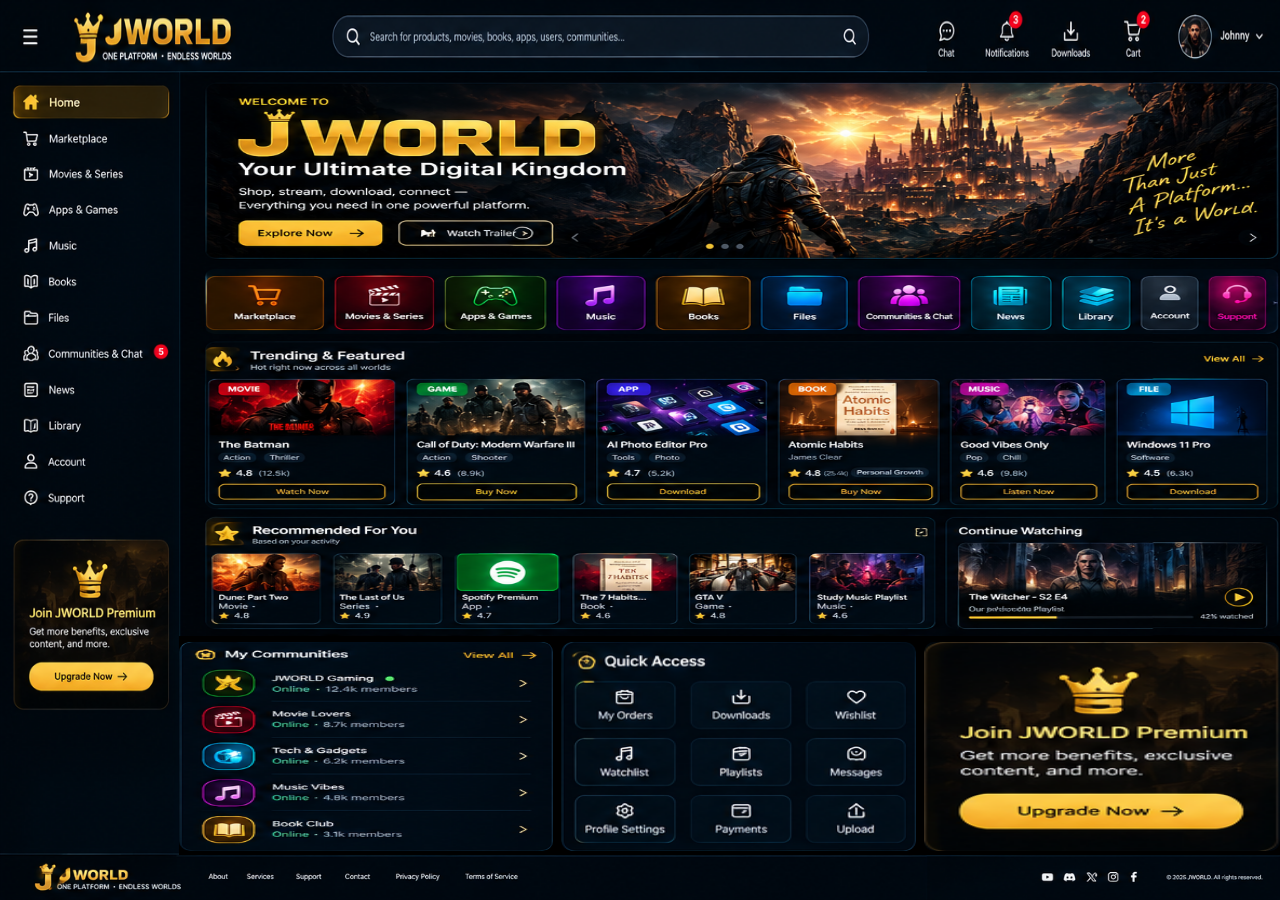
==== commit 52ce70f8: "Add files via upload" ====
--- a/index.html
+++ b/index.html
@@ -1,56 +1,224 @@
-<!DOCTYPE html>
+<!doctype html>
 <html lang="en">
 <head>
-<meta charset="UTF-8">
+<meta charset="utf-8">
 <meta name="viewport" content="width=device-width,initial-scale=1,viewport-fit=cover">
-<title>JWORLD Music</title>
+<title>JWORLD</title>
 <style>
-*{box-sizing:border-box}body{margin:0;background:#050a12;color:#fff;font-family:Arial,sans-serif}
-header{height:68px;display:flex;align-items:center;gap:12px;padding:10px 16px;background:#081321;border-bottom:1px solid #24354b;position:sticky;top:0;z-index:5}
-.logo{font-size:25px;font-weight:900;color:#ffd21a}.home{background:#17263a;color:#fff;border:1px solid #334b68;border-radius:10px;padding:10px 14px;cursor:pointer}
-.search{flex:1;max-width:650px;margin:auto;background:#101d2d;border:1px solid #344c68;color:#fff;border-radius:12px;padding:12px 15px;outline:none}
-main{max-width:1250px;margin:auto;padding:22px 16px 100px}.hero{padding:24px;border-radius:18px;background:linear-gradient(110deg,#111f35,#10131d);border:1px solid #293c56}
-h1{margin:0 0 6px;font-size:30px}.muted{color:#a9b7c9}.tabs{display:flex;gap:8px;overflow:auto;margin:18px 0}.tab{white-space:nowrap;padding:10px 15px;border-radius:999px;background:#111f31;color:#dce7f3;border:1px solid #30445e;cursor:pointer}.tab.active{background:#ffd21a;color:#111;border-color:#ffd21a}
-.grid{display:grid;grid-template-columns:repeat(4,1fr);gap:15px}.card{background:#0d1827;border:1px solid #263b55;border-radius:15px;padding:13px}.cover{height:145px;border-radius:11px;background:linear-gradient(135deg,#142e4d,#7b5b00);display:flex;align-items:end;padding:12px;font-weight:800;font-size:18px}.meta{margin-top:9px}.artist{color:#9eafc3;font-size:13px}.row{display:flex;gap:8px;margin-top:10px}.btn{flex:1;border:0;border-radius:9px;padding:9px;cursor:pointer;background:#17283e;color:#fff}.play{background:#ffd21a;color:#111;font-weight:800}
-.player{position:fixed;bottom:0;left:0;right:0;background:#091422;border-top:1px solid #30465f;padding:10px 15px;display:flex;align-items:center;gap:12px;z-index:8}.now{min-width:150px}.bar{flex:1;height:6px;background:#26384d;border-radius:9px;overflow:hidden}.fill{height:100%;width:28%;background:#ffd21a}.controls button{background:none;border:0;color:#fff;font-size:20px;cursor:pointer}
-@media(max-width:850px){.grid{grid-template-columns:repeat(2,1fr)}header{height:62px}.logo{font-size:21px}.home{padding:9px}}
-@media(max-width:480px){.grid{grid-template-columns:1fr 1fr}.cover{height:120px}.now{min-width:105px}.search{max-width:none}}
+:root{--bg:#02070c;--gold:#f4b915;--line:#123b57}
+*{box-sizing:border-box}
+html,body{margin:0;width:100%;height:100%;background:#000;color:#fff;font-family:Arial,Helvetica,sans-serif;overflow:hidden}
+body{width:100vw;height:100vh;height:100dvh}
+.page{width:100vw;height:100vh;height:100dvh;margin:0;background:#000;display:grid;grid-template-rows:8vh minmax(0,87vh) 5vh;overflow:hidden}
+.header,.footer,.side,.mainimg,.panel{position:relative;line-height:0;overflow:hidden}
+.header img,.footer img,.side img,.mainimg>img,.panel img{width:100%;height:100%;display:block;object-fit:fill}
+.body{min-height:0;display:grid;grid-template-columns:14% minmax(0,86%);align-items:stretch;overflow:hidden}
+.side{min-width:0}.main{min-width:0;min-height:0;background:#000;display:grid;grid-template-rows:minmax(0,72%) minmax(0,28%);overflow:hidden}
+.mainimg{min-height:0}.bottom-grid{min-height:0;display:grid;grid-template-columns:1.05fr 1fr 1fr;gap:8px;padding:6px 0 4px;overflow:hidden}
+.panel{min-width:0;min-height:0}.panel img{border-radius:10px}
+.hot{position:absolute;z-index:5;background:transparent;border:0;padding:0;margin:0;cursor:pointer;border-radius:6px;touch-action:manipulation}
+.hot:focus-visible{outline:2px solid #ffd21a;outline-offset:2px}
+/* header */
+.h-menu{left:0%;top:0%;width:8%;height:100%;z-index:20}.h-search{left:25.8%;top:5%;width:42%;height:70%}.h-chat{left:72.5%;top:5%;width:4%;height:80%}.h-notify{left:77.8%;top:5%;width:4%;height:80%}.h-download{left:82.8%;top:5%;width:4%;height:80%}.h-cart{left:87.8%;top:5%;width:4%;height:80%}.h-profile{left:92%;top:2%;width:7%;height:90%}
+/* sidebar */
+.s-home{left:2%;top:1.2%;width:95%;height:4.4%}.s-market{left:2%;top:6%;width:95%;height:4.4%}.s-movies{left:2%;top:10.6%;width:95%;height:4.4%}.s-apps{left:2%;top:15.2%;width:95%;height:4.4%}.s-music{left:2%;top:19.8%;width:95%;height:4.4%}.s-books{left:2%;top:24.4%;width:95%;height:4.4%}.s-files{left:2%;top:29%;width:95%;height:4.4%}.s-community{left:2%;top:33.7%;width:95%;height:4.4%}.s-news{left:2%;top:38.3%;width:95%;height:4.4%}.s-library{left:2%;top:42.9%;width:95%;height:4.4%}.s-account{left:2%;top:47.5%;width:95%;height:4.4%}.s-support{left:2%;top:52.1%;width:95%;height:4.4%}.s-premium{left:5%;top:59.5%;width:90%;height:22%}
+/* main */
+.m-hero{left:2%;top:1.5%;width:96%;height:31%}.m-cat1{left:2%;top:35%;width:10%;height:9%}.m-cat2{left:13.7%;top:35%;width:10%;height:9%}.m-cat3{left:25.2%;top:35%;width:10%;height:9%}.m-cat4{left:36.7%;top:35%;width:10%;height:9%}.m-cat5{left:48.2%;top:35%;width:10%;height:9%}.m-cat6{left:59.6%;top:35%;width:10%;height:9%}.m-cat7{left:71%;top:35%;width:10%;height:9%}.m-cat8{left:82.3%;top:35%;width:6%;height:9%}.m-cat9{left:88.8%;top:35%;width:5.5%;height:9%}.m-feature1{left:2%;top:52%;width:16%;height:20%}.m-feature2{left:20%;top:52%;width:16%;height:20%}.m-feature3{left:38%;top:52%;width:16%;height:20%}.m-feature4{left:56%;top:52%;width:16%;height:20%}.m-feature5{left:74%;top:52%;width:10%;height:20%}.m-feature6{left:85%;top:52%;width:10%;height:20%}.m-reco{left:2%;top:79%;width:66%;height:19%}.m-watch{left:70%;top:79%;width:28%;height:19%}
+.p-community{left:2%;top:2%;width:96%;height:96%}.p-quick{left:2%;top:2%;width:96%;height:96%}.p-premium{left:2%;top:2%;width:96%;height:96%}
+.footer-hot{left:15%;top:10%;width:45%;height:80%}
+@media(max-width:900px){
+  .page{grid-template-rows:7vh minmax(0,89vh) 4vh}
+  .body{grid-template-columns:1fr}
+  .side{display:none}
+  .main{grid-template-rows:minmax(0,70%) minmax(0,30%)}
+  .bottom-grid{gap:6px;padding:5px 1% 3px;grid-template-columns:1fr 1fr 1fr}
+  .panel:last-child{grid-column:auto}
+}
+@media(max-width:600px){
+  .page{grid-template-rows:7vh minmax(0,90vh) 3vh}
+  .main{grid-template-rows:minmax(0,70%) minmax(0,30%)}
+  .bottom-grid{grid-template-columns:1fr 1fr 1fr;gap:4px;padding:4px 1% 2px}
+  .panel img{border-radius:7px}
+  .header img{object-fit:fill}
+  .footer img{object-fit:fill}
+}
+.menu-drawer{position:fixed;inset:0;z-index:100;display:none;background:rgba(0,0,0,.72)}
+.menu-drawer.open{display:block}
+.menu-card{position:absolute;left:0;top:0;height:100%;width:min(320px,82vw);background:#06111a;border-right:1px solid #d9a900;box-shadow:8px 0 30px rgba(0,0,0,.55);padding:18px 14px;overflow:auto}
+.menu-card h2{margin:8px 8px 18px;color:#f4b915;font-size:24px}
+.menu-card button{width:100%;margin:4px 0;padding:13px 12px;text-align:left;border:1px solid #17405d;border-radius:8px;background:#0a1b27;color:#fff;font-size:15px}
+.menu-card button:hover,.menu-card button:active{border-color:#f4b915;background:#122637}
+.menu-close{position:absolute;right:10px;top:10px;width:38px!important;height:38px;padding:0!important;text-align:center!important;font-size:20px!important}
+.section-modal{position:fixed;inset:0;z-index:110;display:none;align-items:center;justify-content:center;background:rgba(0,0,0,.78);padding:20px}
+.section-modal.open{display:flex}.section-box{width:min(520px,94vw);max-height:80vh;overflow:auto;background:#07131d;border:1px solid #d8a800;border-radius:14px;padding:24px;box-shadow:0 15px 50px rgba(0,0,0,.7)}
+.section-box h2{margin:0 0 10px;color:#f4b915}.section-box p{color:#cbd5dc;line-height:1.5}.section-box button{border:1px solid #d8a800;background:#f4b915;color:#111;border-radius:8px;padding:10px 18px;font-weight:700}
+
+.marketplace-view{position:fixed;inset:0;z-index:200;background:#02070c;color:#fff;display:none;flex-direction:column;overflow:hidden}
+.marketplace-view.open{display:flex}
+.market-head{height:72px;flex:0 0 72px;border-bottom:1px solid #123b57;background:#06111a;display:flex;align-items:center;gap:18px;padding:0 20px}
+.market-brand{font-size:20px;color:#f4b915;display:flex;align-items:center;gap:9px;min-width:240px}.market-brand span{font-size:30px}.market-brand b{color:#fff}
+.market-back,.market-cart{border:1px solid #1a4d6c;background:#0a1b27;color:#fff;border-radius:9px;padding:10px 15px;font-weight:700;cursor:pointer}.market-back{margin-left:auto}.market-cart{border-color:#d8a800}.market-cart b{color:#f4b915;margin-left:5px}
+.market-toolbar{display:flex;gap:10px;padding:14px 20px;border-bottom:1px solid #0d2b40;background:#04101a}.market-toolbar input{flex:1;min-width:100px;background:#081b29;border:1px solid #1b5576;color:#fff;border-radius:10px;padding:12px 14px;outline:none}.market-toolbar input:focus{border-color:#f4b915}.market-toolbar select{background:#081b29;border:1px solid #1b5576;color:#fff;border-radius:10px;padding:0 12px}
+.market-body{overflow:auto;padding:18px 20px 30px;min-height:0}.market-title{display:flex;justify-content:space-between;align-items:end}.market-title h1{margin:0;color:#f4b915;font-size:30px}.market-title p{margin:6px 0 0;color:#9db0bd}.market-title span{color:#8fa6b5}
+.market-cats{display:flex;gap:8px;overflow:auto;padding:18px 0 14px}.market-cats button{white-space:nowrap;border:1px solid #17405d;background:#081b29;color:#cbd5dc;border-radius:20px;padding:9px 14px;cursor:pointer}.market-cats button.active,.market-cats button:hover{border-color:#f4b915;color:#111;background:#f4b915}
+.product-grid{display:grid;grid-template-columns:repeat(4,minmax(0,1fr));gap:14px}.product-card{background:#07131d;border:1px solid #123b57;border-radius:13px;overflow:hidden;display:flex;flex-direction:column;min-height:280px}.product-art{height:125px;display:flex;align-items:center;justify-content:center;font-size:52px;background:linear-gradient(135deg,#10283a,#09131d)}.product-card:nth-child(3n) .product-art{background:linear-gradient(135deg,#24124a,#09131d)}.product-card:nth-child(4n) .product-art{background:linear-gradient(135deg,#38210b,#09131d)}.product-info{padding:12px;display:flex;flex-direction:column;gap:6px;flex:1}.tag{font-size:11px;color:#f4b915;text-transform:uppercase;letter-spacing:.5px}.product-info h3{font-size:16px;margin:0}.product-info p{font-size:12px;color:#9db0bd;margin:0;min-height:30px}.rating{font-size:12px;color:#ffd21a}.price{font-size:17px;font-weight:800;color:#fff;margin-top:auto}.product-actions{display:flex;gap:7px;margin-top:7px}.product-actions button{flex:1;padding:9px;border-radius:8px;cursor:pointer;font-weight:700}.add{border:1px solid #f4b915;background:#f4b915;color:#111}.buy{border:1px solid #1a5b7f;background:#0b2231;color:#fff}
+.market-cart-panel{position:absolute;inset:0;background:rgba(0,0,0,.65);display:none;align-items:center;justify-content:flex-end;padding:0}.market-cart-panel.open{display:flex}.cart-box{height:100%;width:min(430px,92vw);background:#06111a;border-left:1px solid #d8a800;padding:24px;overflow:auto;box-shadow:-15px 0 40px rgba(0,0,0,.5)}.cart-box>button:first-child{float:right;width:36px;height:36px;border-radius:50%;border:1px solid #17405d;background:#0a1b27;color:#fff;font-size:22px}.cart-box h2{color:#f4b915;margin-top:5px}.cart-line{display:flex;justify-content:space-between;gap:12px;border-bottom:1px solid #123b57;padding:13px 0}.cart-line small{color:#9db0bd;display:block}.cart-remove{background:none;border:0;color:#ff6b6b;cursor:pointer}.cart-total{font-size:20px;font-weight:800;margin:22px 0;color:#fff}.checkout{width:100%;padding:13px;border:1px solid #f4b915;background:#f4b915;color:#111;border-radius:9px;font-weight:800;cursor:pointer}
+@media(max-width:900px){.market-head{height:62px;flex-basis:62px;padding:0 10px;gap:8px}.market-brand{min-width:0;font-size:15px}.market-brand span{font-size:22px}.market-back{margin-left:auto}.market-toolbar{padding:9px 10px;flex-wrap:wrap}.market-toolbar input{flex-basis:100%}.market-toolbar select{height:38px;flex:1}.market-body{padding:13px 10px 24px}.product-grid{grid-template-columns:repeat(2,minmax(0,1fr));gap:9px}.product-card{min-height:250px}.product-art{height:95px;font-size:40px}.market-title h1{font-size:24px}.market-title p{font-size:12px}}
+@media(max-width:430px){.product-grid{grid-template-columns:repeat(2,minmax(0,1fr))}.product-info{padding:9px}.product-info h3{font-size:14px}.product-info p{font-size:11px}.product-actions button{padding:8px 4px;font-size:11px}.market-cart{padding:9px}.market-back{padding:9px}.market-brand b{display:none}}
+
+.movies-view{position:fixed;inset:0;z-index:210;background:#02070c;color:#fff;display:none;flex-direction:column;overflow:hidden}.movies-view.open{display:flex}.movies-head{height:72px;flex:0 0 72px;border-bottom:1px solid #123b57;background:#06111a;display:flex;align-items:center;gap:14px;padding:0 20px}.movies-brand{font-size:20px;color:#f4b915;min-width:220px}.movies-back,.movies-search,.movies-filter,.movies-sort{background:#07131d;border:1px solid #1c4965;color:#fff;border-radius:8px;padding:10px 12px}.movies-search{flex:1;min-width:100px}.movies-toolbar{display:flex;gap:10px;padding:12px 20px;border-bottom:1px solid #123b57}.movies-body{flex:1;overflow:auto;padding:16px 20px}.movies-title{display:flex;justify-content:space-between;align-items:end;margin-bottom:12px}.movies-title h1{margin:0;color:#f4b915}.movie-tabs{display:flex;gap:8px;overflow:auto;padding-bottom:12px}.movie-tabs button{white-space:nowrap;background:#07131d;color:#ddd;border:1px solid #16425e;border-radius:999px;padding:8px 13px}.movie-tabs button.active{background:#f4b915;color:#111;border-color:#f4b915}.movie-grid{display:grid;grid-template-columns:repeat(5,minmax(0,1fr));gap:14px}.movie-card{background:#06131d;border:1px solid #16425e;border-radius:12px;overflow:hidden;min-width:0}.movie-art{height:150px;background:linear-gradient(135deg,#5b0909,#141c2b 50%,#d28a13);display:flex;align-items:end;padding:10px;font-size:24px;font-weight:800}.movie-card:nth-child(3n){background:#06131d}.movie-card:nth-child(3n) .movie-art{background:linear-gradient(135deg,#17104f,#06131d 55%,#a30f7b)}.movie-card:nth-child(3n+1) .movie-art{background:linear-gradient(135deg,#7a0808,#06131d 55%,#d27b0e)}.movie-card:nth-child(3n+2) .movie-art{background:linear-gradient(135deg,#0b5138,#06131d 55%,#0e5c91)}.movie-info{padding:10px}.movie-info h3{margin:0 0 5px;font-size:15px}.movie-meta{font-size:11px;color:#9eb1bd}.stars{color:#ffd21a;margin:6px 0}.movie-actions{display:flex;gap:7px}.movie-actions button{flex:1;padding:8px;border-radius:7px;border:1px solid #d8a800;background:transparent;color:#fff}.movie-actions .primary{background:#f4b915;color:#111;font-weight:700}.movie-modal{position:fixed;inset:0;z-index:230;background:rgba(0,0,0,.82);display:none;align-items:center;justify-content:center;padding:18px}.movie-modal.open{display:flex}.movie-box{width:min(650px,94vw);background:#07131d;border:1px solid #d8a800;border-radius:14px;padding:20px}.movie-box h2{color:#f4b915;margin-top:0}.movie-box button{border:1px solid #d8a800;background:#f4b915;color:#111;border-radius:8px;padding:10px 16px;font-weight:700}.watch-screen{margin:12px 0;height:230px;border-radius:10px;background:linear-gradient(135deg,#050505,#252525);display:flex;align-items:center;justify-content:center;font-size:48px;border:1px solid #173c56}@media(max-width:800px){.movies-head{height:58px;flex-basis:58px;padding:0 10px}.movies-brand{min-width:auto;font-size:16px}.movies-toolbar{padding:8px 10px;flex-wrap:wrap}.movies-search{order:3;flex-basis:100%}.movies-body{padding:12px 10px}.movie-grid{grid-template-columns:repeat(2,minmax(0,1fr));gap:10px}.movie-art{height:120px}.movie-info h3{font-size:13px}}
 </style>
 </head>
 <body>
-<header>
-  <button class="home" onclick="location.href='index.html'">⌂ Home</button>
-  <div class="logo">JWORLD</div>
-  <input id="search" class="search" placeholder="Search music, artists or albums…">
-</header>
-<main>
-<section class="hero">
-<h1>Music</h1><div class="muted">Discover songs, albums and artists across JWORLD.</div>
-</section>
-<div class="tabs" id="tabs">
-<button class="tab active" data-filter="all">All</button><button class="tab" data-filter="trending">Trending</button>
-<button class="tab" data-filter="afrobeats">Afrobeats</button><button class="tab" data-filter="gospel">Gospel</button>
-<button class="tab" data-filter="hiphop">Hip-Hop</button><button class="tab" data-filter="podcast">Podcasts</button>
+<div class="menu-drawer" id="menuDrawer"><div class="menu-card"><button class="menu-close" id="menuClose" aria-label="Close menu">×</button><h2>JWORLD</h2><button data-menu="Home">⌂ Home</button><button data-menu="Marketplace">🛒 Marketplace</button><button data-menu="Apps & Games">🎬 Apps & Games</button><button data-menu="Apps & Games">🎮 Apps & Games</button><button data-menu="Music">♫ Music</button><button data-menu="Books">▣ Books</button><button data-menu="Files">▰ Files</button><button data-menu="Communities & Chat">👥 Communities & Chat</button><button data-menu="News">▤ News</button><button data-menu="Library">▱ Library</button><button data-menu="Account">♙ Account</button><button data-menu="Support">? Support</button><button data-menu="JWORLD Premium">♛ JWORLD Premium</button></div></div>
+<div class="section-modal" id="sectionModal"><div class="section-box"><h2 id="sectionTitle">JWORLD</h2><p id="sectionText"></p><button id="sectionClose">Close</button></div></div>
+<div class="movies-view" id="moviesView" aria-hidden="true">
+<header class="movies-head"><div class="movies-brand">🎬 <b>JWORLD Apps & Games</b></div><button class="movies-back" id="moviesBack">← Home</button><button class="movies-filter" id="moviesFav">♡ Favorites <span id="favCount">0</span></button></header>
+<div class="movies-toolbar"><input class="movies-search" id="moviesSearch" type="search" placeholder="Search movies and series..."><select class="movies-filter" id="genreFilter"><option value="all">All Genres</option><option>Games</option><option>Education</option><option>Thriller</option><option>Productivity</option><option>Tools</option><option>Animation</option></select><select class="movies-sort" id="movieSort"><option value="rating">Top Rated</option><option value="new">Newest</option><option value="az">A–Z</option></select></div>
+<div class="movies-body"><div class="movies-title"><div><h1>Apps & Games</h1><p>Watch, discover and save your favorites across JWORLD.</p></div><span id="movieCount"></span></div><div class="movie-tabs" id="movieTabs"><button class="active" data-moviecat="all">All</button><button data-moviecat="Apps">Apps</button><button data-moviecat="Games">Games</button><button data-moviecat="Trending">Trending</button><button data-moviecat="Continue">Continue Playing</button></div><div class="movie-grid" id="movieGrid"></div></div></div>
+<div class="movie-modal" id="movieModal"><div class="movie-box"><h2 id="movieModalTitle">Movie</h2><div class="watch-screen" id="watchScreen">▶</div><p id="movieModalText"></p><button id="movieClose">Close</button></div></div>
+<div class="marketplace-view" id="marketplaceView" aria-hidden="true">
+  <header class="market-head">
+    <div class="market-brand"><span>♛</span><b>JWORLD Marketplace</b></div>
+    <button class="market-back" id="marketBack">← Home</button>
+    <button class="market-cart" id="marketCart">🛒 Cart <b id="cartCount">0</b></button>
+  </header>
+  <div class="market-toolbar">
+    <input id="marketSearch" type="search" placeholder="Search products, books, apps, files..." autocomplete="off">
+    <select id="marketCategory"><option value="all">All categories</option><option>Books</option><option>Apps</option><option>Games</option><option>Files</option><option>Music</option><option>Apps</option></select>
+    <select id="marketSort"><option value="featured">Featured</option><option value="low">Price: Low to High</option><option value="high">Price: High to Low</option><option value="rating">Top Rated</option></select>
+  </div>
+  <div class="market-body">
+    <div class="market-title"><div><h1>Marketplace</h1><p>Shop digital products, books, apps, games, music and more.</p></div><span id="resultCount"></span></div>
+    <div class="market-cats"><button data-cat="all" class="active">All</button><button data-cat="Books">Books</button><button data-cat="Apps">Apps</button><button data-cat="Games">Games</button><button data-cat="Files">Files</button><button data-cat="Music">Music</button><button data-cat="Apps">Apps</button></div>
+    <div class="product-grid" id="productGrid"></div>
+  </div>
+  <div class="market-cart-panel" id="marketCartPanel" aria-hidden="true">
+    <div class="cart-box"><button id="cartClose">×</button><h2>Your Cart</h2><div id="cartItems"></div><div class="cart-total" id="cartTotal"></div><button class="checkout" id="checkoutBtn">Proceed to Checkout →</button></div>
+  </div>
 </div>
-<div class="grid" id="grid"></div>
-</main>
-<div class="player"><div class="now"><b id="now">Nothing playing</b><div class="artist" id="nowArtist">Choose a song</div></div><div class="bar"><div class="fill" id="fill"></div></div><div class="controls"><button onclick="prev()">⏮</button><button onclick="toggle()" id="toggle">▶</button><button onclick="next()">⏭</button></div></div>
+
+<div class="page">
+  <div class="header">
+    <img src="assets/header.png" alt="JWORLD header">
+    <button class="hot h-menu" data-action="menu" aria-label="Open menu"></button><button class="hot h-search" data-section="Search" aria-label="Search"></button><button class="hot h-chat" data-section="Chat" aria-label="Chat"></button><button class="hot h-notify" data-section="Notifications" aria-label="Notifications"></button><button class="hot h-download" data-section="Downloads" aria-label="Downloads"></button><button class="hot h-cart" data-section="Cart" aria-label="Cart"></button><button class="hot h-profile" data-section="Account" aria-label="Account"></button>
+  </div>
+  <div class="body">
+    <aside class="side">
+      <img src="assets/sidebar.png" alt="JWORLD navigation">
+      <button class="hot s-home" data-section="Home"></button><button class="hot s-market" data-section="Marketplace"></button><button class="hot s-movies" data-section="Apps & Games"></button><button class="hot s-apps" data-section="Apps & Games"></button><button class="hot s-music" data-section="Music"></button><button class="hot s-books" data-section="Books"></button><button class="hot s-files" data-section="Files"></button><button class="hot s-community" data-section="Communities & Chat"></button><button class="hot s-news" data-section="News"></button><button class="hot s-library" data-section="Library"></button><button class="hot s-account" data-section="Account"></button><button class="hot s-support" data-section="Support"></button><button class="hot s-premium" data-section="JWORLD Premium"></button>
+    </aside>
+    <main class="main">
+      <div class="mainimg">
+        <img src="assets/main.png" alt="JWORLD main dashboard">
+        <button class="hot m-hero" data-section="Explore"></button>
+        <button class="hot m-cat1" data-section="Marketplace"></button><button class="hot m-cat2" data-section="Apps & Games"></button><button class="hot m-cat3" data-section="Apps & Games"></button><button class="hot m-cat4" data-section="Music"></button><button class="hot m-cat5" data-section="Books"></button><button class="hot m-cat6" data-section="Files"></button><button class="hot m-cat7" data-section="Communities & Chat"></button><button class="hot m-cat8" data-section="News"></button><button class="hot m-cat9" data-section="Library"></button>
+        <button class="hot m-feature1" data-section="Apps & Games"></button><button class="hot m-feature2" data-section="Apps & Games"></button><button class="hot m-feature3" data-section="Apps & Games"></button><button class="hot m-feature4" data-section="Books"></button><button class="hot m-feature5" data-section="Music"></button><button class="hot m-feature6" data-section="Files"></button>
+        <button class="hot m-reco" data-section="Recommended For You"></button><button class="hot m-watch" data-section="Continue Playing"></button>
+      </div>
+      <div class="bottom-grid">
+        <div class="panel"><img src="assets/communities.png" alt="My Communities"><button class="hot p-community" data-section="My Communities" aria-label="My Communities"></button></div>
+        <div class="panel"><img src="assets/quick-access.png" alt="Quick Access"><button class="hot p-quick" data-section="Quick Access" aria-label="Quick Access"></button></div>
+        <div class="panel"><img src="assets/premium.png" alt="JWORLD Premium"><button class="hot p-premium" data-section="JWORLD Premium" aria-label="JWORLD Premium"></button></div>
+      </div>
+    </main>
+  </div>
+  <div class="footer"><img src="assets/footer.png" alt="JWORLD footer"></div>
+</div>
 <script>
-const songs=[
-["Midnight Empire","JWORLD Sounds","afrobeats","trending"],["Golden Horizon","Kingdom Choir","gospel","trending"],
-["Street Lights","Empire Beats","hiphop","trending"],["After Rain","Nova Soul","afrobeats",""],
-["Higher Ground","Grace Voices","gospel",""],["City Pulse","J-Flow","hiphop",""],
-["The Journey","JWORLD Originals","podcast",""],["Night Drive","Kairo","afrobeats",""]
+const drawer=document.getElementById('menuDrawer');
+const modal=document.getElementById('sectionModal');
+const titleEl=document.getElementById('sectionTitle');
+const textEl=document.getElementById('sectionText');
+function openSection(section){
+  if(section==='Home'){location.hash=''; modal.classList.remove('open'); marketplaceView.classList.remove('open'); marketplaceView.setAttribute('aria-hidden','true'); return;}
+  if(section==='Marketplace'){modal.classList.remove('open'); marketplaceView.classList.add('open'); marketplaceView.setAttribute('aria-hidden','false'); location.hash='Marketplace'; renderProducts(); return;}
+  if(section==='Apps & Games'){modal.classList.remove('open'); marketplaceView.classList.remove('open'); moviesView.classList.add('open'); moviesView.setAttribute('aria-hidden','false'); location.hash='Apps%20%26%20Games'; renderApps(); return;}
+  location.hash=encodeURIComponent(section);
+  titleEl.textContent=section;
+  textEl.textContent=section+' is ready to open in JWORLD. This clickable home-screen control is now connected.';
+  modal.classList.add('open');
+}
+document.querySelectorAll('.hot').forEach(b=>b.addEventListener('click',()=>{
+  if(b.dataset.action==='menu'){drawer.classList.add('open'); return;}
+  openSection(b.dataset.section||'Home');
+}));
+document.querySelectorAll('[data-menu]').forEach(b=>b.addEventListener('click',()=>{drawer.classList.remove('open');openSection(b.dataset.menu);}));
+document.getElementById('menuClose').addEventListener('click',()=>drawer.classList.remove('open'));
+drawer.addEventListener('click',e=>{if(e.target===drawer)drawer.classList.remove('open')});
+document.getElementById('sectionClose').addEventListener('click',()=>modal.classList.remove('open'));
+modal.addEventListener('click',e=>{if(e.target===modal)modal.classList.remove('open')});
+
+
+const marketplaceView=document.getElementById('marketplaceView');
+const productGrid=document.getElementById('productGrid');
+const marketSearch=document.getElementById('marketSearch');
+const marketCategory=document.getElementById('marketCategory');
+const marketSort=document.getElementById('marketSort');
+const resultCount=document.getElementById('resultCount');
+const cartCount=document.getElementById('cartCount');
+const cartPanel=document.getElementById('marketCartPanel');
+const cartItems=document.getElementById('cartItems');
+const cartTotal=document.getElementById('cartTotal');
+const products=[
+ {id:1,name:'Study Master',cat:'Books',price:10000,rating:4.8,icon:'📚',desc:'Practical personal-growth book.'},
+ {id:2,name:'AI Photo Editor Pro',cat:'Apps',price:4500,rating:4.7,icon:'📱',desc:'Powerful photo editing tools.'},
+ {id:3,name:'Windows 11 Pro',cat:'Files',price:8500,rating:4.5,icon:'🪟',desc:'Digital software license.'},
+ {id:4,name:'Video Editor Pro',cat:'Music',price:2500,rating:4.6,icon:'🎵',desc:'Chill music collection.'},
+ {id:5,name:'Modern Warfare III',cat:'Games',price:12000,rating:4.6,icon:'🎮',desc:'Games shooter experience.'},
+ {id:6,name:'Clash Kingdom',cat:'Apps',price:3000,rating:4.8,icon:'🎬',desc:'Games thriller movie.'},
+ {id:7,name:'The 7 Habits',cat:'Books',price:9000,rating:4.6,icon:'📖',desc:'Classic personal development.'},
+ {id:8,name:'Study Music Playlist',cat:'Music',price:1800,rating:4.6,icon:'🎧',desc:'Focus and study playlist.'}
 ];
-let list=songs.map((x,i)=>({name:x[0],artist:x[1],cat:x[2],tag:x[3],i})), current=-1, playing=false;
-function render(items=list){grid.innerHTML=items.map((s,k)=>`<article class="card"><div class="cover">${s.name}</div><div class="meta"><b>${s.name}</b><div class="artist">${s.artist}</div></div><div class="row"><button class="btn play" onclick="play(${s.i})">▶ Play</button><button class="btn" onclick="alert('Added to your JWORLD Library')">＋</button></div></article>`).join("")}
-function play(i){current=list.findIndex(s=>s.i===i); if(current<0)return; playing=true; now.textContent=list[current].name; nowArtist.textContent=list[current].artist; toggle.textContent="Ⅱ"; fill.style.width="35%"}
-function toggle(){if(current<0)return;playing=!playing;toggle.textContent=playing?"Ⅱ":"▶"}
-function prev(){if(!list.length)return;current=(current<=0?list.length-1:current-1);play(list[current].i)}
-function next(){if(!list.length)return;current=(current+1)%list.length;play(list[current].i)}
-document.querySelectorAll(".tab").forEach(t=>t.onclick=()=>{document.querySelectorAll(".tab").forEach(x=>x.classList.remove("active"));t.classList.add("active");let f=t.dataset.filter;render(f==="all"?list:list.filter(s=>s.cat===f||s.tag===f))});
-search.oninput=()=>{let q=search.value.toLowerCase();render(list.filter(s=>(s.name+" "+s.artist+" "+s.cat).toLowerCase().includes(q)))};
-render();
+let cart=[];
+function naira(n){return '₦'+n.toLocaleString('en-NG')}
+function renderProducts(){
+ let q=marketSearch.value.trim().toLowerCase(), cat=marketCategory.value;
+ let list=products.filter(p=>(!q||(p.name+' '+p.cat+' '+p.desc).toLowerCase().includes(q))&&(cat==='all'||p.cat===cat));
+ if(marketSort.value==='low')list.sort((a,b)=>a.price-b.price); if(marketSort.value==='high')list.sort((a,b)=>b.price-a.price); if(marketSort.value==='rating')list.sort((a,b)=>b.rating-a.rating);
+ resultCount.textContent=list.length+' products';
+ productGrid.innerHTML=list.map(p=>`<article class="product-card"><div class="product-art">${p.icon}</div><div class="product-info"><span class="tag">${p.cat}</span><h3>${p.name}</h3><p>${p.desc}</p><div class="rating">★ ${p.rating}</div><div class="price">${naira(p.price)}</div><div class="product-actions"><button class="add" data-add="${p.id}">Add to Cart</button><button class="buy" data-buy="${p.id}">Buy Now</button></div></div></article>`).join('')||'<p>No products found.</p>';
+}
+function updateCart(){
+ cartCount.textContent=cart.length;
+ cartItems.innerHTML=cart.length?cart.map((p,i)=>`<div class="cart-line"><div><b>${p.name}</b><small>${p.cat} · ${naira(p.price)}</small></div><button class="cart-remove" data-remove="${i}">Remove</button></div>`).join(''):'<p style="color:#9db0bd">Your cart is empty.</p>';
+ cartTotal.textContent='Total: '+naira(cart.reduce((s,p)=>s+p.price,0));
+}
+productGrid.addEventListener('click',e=>{const add=e.target.closest('[data-add]'),buy=e.target.closest('[data-buy]');const id=Number((add||buy)?.dataset[(add?'add':'buy')]);if(!id)return;const p=products.find(x=>x.id===id);if(buy){cart.push(p);updateCart();cartPanel.classList.add('open');}else{cart.push(p);updateCart();}});
+cartItems.addEventListener('click',e=>{const b=e.target.closest('[data-remove]');if(b){cart.splice(Number(b.dataset.remove),1);updateCart();}});
+document.getElementById('marketCart').addEventListener('click',()=>{updateCart();cartPanel.classList.add('open')});
+document.getElementById('cartClose').addEventListener('click',()=>cartPanel.classList.remove('open'));
+document.getElementById('marketBack').addEventListener('click',()=>openSection('Home'));
+marketSearch.addEventListener('input',renderProducts);marketCategory.addEventListener('change',renderProducts);marketSort.addEventListener('change',renderProducts);
+document.querySelectorAll('.market-cats button').forEach(b=>b.addEventListener('click',()=>{document.querySelectorAll('.market-cats button').forEach(x=>x.classList.remove('active'));b.classList.add('active');marketCategory.value=b.dataset.cat;renderProducts()}));
+document.getElementById('checkoutBtn').addEventListener('click',()=>{if(!cart.length){alert('Your cart is empty.');return}alert('Checkout is ready to connect to your payment provider.');});
+
+const moviesView=document.getElementById('moviesView');
+const movieGrid=document.getElementById('movieGrid');
+const moviesSearch=document.getElementById('moviesSearch');
+const genreFilter=document.getElementById('genreFilter');
+const movieSort=document.getElementById('movieSort');
+const movieCount=document.getElementById('movieCount');
+const movieModal=document.getElementById('movieModal');
+const movieModalTitle=document.getElementById('movieModalTitle');
+const movieModalText=document.getElementById('movieModalText');
+const watchScreen=document.getElementById('watchScreen');
+const moviesData=[
+{id:1,title:'Clash Kingdom',type:'Apps',genre:'Thriller',rating:4.8,year:2022,desc:'Dark action thriller.'},
+{id:2,title:'Racing Legends: Modern Warfare III',type:'Apps',genre:'Games',rating:4.6,year:2023,desc:'High-intensity action.'},
+{id:3,title:'Photo Studio AI',type:'Apps',genre:'Tools',rating:4.8,year:2024,desc:'Epic science-fiction adventure.'},
+{id:4,title:'The Last of Us',type:'Games',genre:'Education',rating:4.9,year:2023,desc:'Post-apocalyptic drama series.'},
+{id:5,title:'The Witcher',type:'Games',genre:'Games',rating:4.7,year:2023,desc:'Fantasy adventure series.'},
+{id:6,title:'Spider-Man: Across the Spider-Verse',type:'Apps',genre:'Animation',rating:4.8,year:2023,desc:'Animated multiverse adventure.'},
+{id:7,title:'Interstellar',type:'Apps',genre:'Tools',rating:4.9,year:2014,desc:'A journey beyond the stars.'},
+{id:8,title:'JWORLD Chat',type:'Games',genre:'Thriller',rating:4.7,year:2022,desc:'Mystery and supernatural series.'},
+{id:9,title:'Battle Arena',type:'Apps',genre:'Games',rating:4.7,year:2018,desc:'Superhero action adventure.'},
+{id:10,title:'The 7 Habits',type:'Games',genre:'Education',rating:4.6,year:2025,desc:'Personal growth series.'}
+];
+let movieTab='all', favorites=new Set();
+function renderApps(){let q=moviesSearch.value.trim().toLowerCase();let g=genreFilter.value;let list=moviesData.filter(m=>(!q||(m.title+' '+m.genre+' '+m.desc).toLowerCase().includes(q))&&(g==='all'||m.genre===g));if(movieTab==='Apps')list=list.filter(m=>m.type==='Apps');if(movieTab==='Games')list=list.filter(m=>m.type==='Games');if(movieTab==='Trending')list=list.filter(m=>m.rating>=4.8);if(movieTab==='Continue')list=list.filter(m=>[4,5].includes(m.id));if(movieSort.value==='rating')list.sort((a,b)=>b.rating-a.rating);if(movieSort.value==='new')list.sort((a,b)=>b.year-a.year);if(movieSort.value==='az')list.sort((a,b)=>a.title.localeCompare(b.title));movieCount.textContent=list.length+' titles';movieGrid.innerHTML=list.map(m=>`<article class="movie-card"><div class="movie-art">${m.type==='Games'?'📺':'🎬'} ${m.genre}</div><div class="movie-info"><h3>${m.title}</h3><div class="movie-meta">${m.type} · ${m.year} · ${m.genre}</div><div class="stars">★ ${m.rating.toFixed(1)}</div><div class="movie-actions"><button class="primary" data-watch="${m.id}">Open Now</button><button data-fav="${m.id}">${favorites.has(m.id)?'♥':'♡'}</button></div></div></article>`).join('')||'<p>No titles found.</p>';document.getElementById('favCount').textContent=favorites.size;}
+movieGrid.addEventListener('click',e=>{const w=e.target.closest('[data-watch]');const f=e.target.closest('[data-fav]');if(w){const m=moviesData.find(x=>x.id==w.dataset.watch);movieModalTitle.textContent=m.title;movieModalText.textContent=m.desc+' This is the JWORLD player preview; connect your licensed video source when publishing.';watchScreen.textContent='▶';movieModal.classList.add('open');}if(f){const id=Number(f.dataset.fav);favorites.has(id)?favorites.delete(id):favorites.add(id);renderApps();}});
+moviesSearch.addEventListener('input',renderApps);genreFilter.addEventListener('change',renderApps);movieSort.addEventListener('change',renderApps);document.querySelectorAll('[data-moviecat]').forEach(b=>b.addEventListener('click',()=>{document.querySelectorAll('[data-moviecat]').forEach(x=>x.classList.remove('active'));b.classList.add('active');movieTab=b.dataset.moviecat;renderApps();}));document.getElementById('moviesBack').addEventListener('click',()=>{moviesView.classList.remove('open');moviesView.setAttribute('aria-hidden','true');location.hash='';});document.getElementById('movieClose').addEventListener('click',()=>movieModal.classList.remove('open'));movieModal.addEventListener('click',e=>{if(e.target===movieModal)movieModal.classList.remove('open')});
 </script>
 </body>
-</html>+</html>
